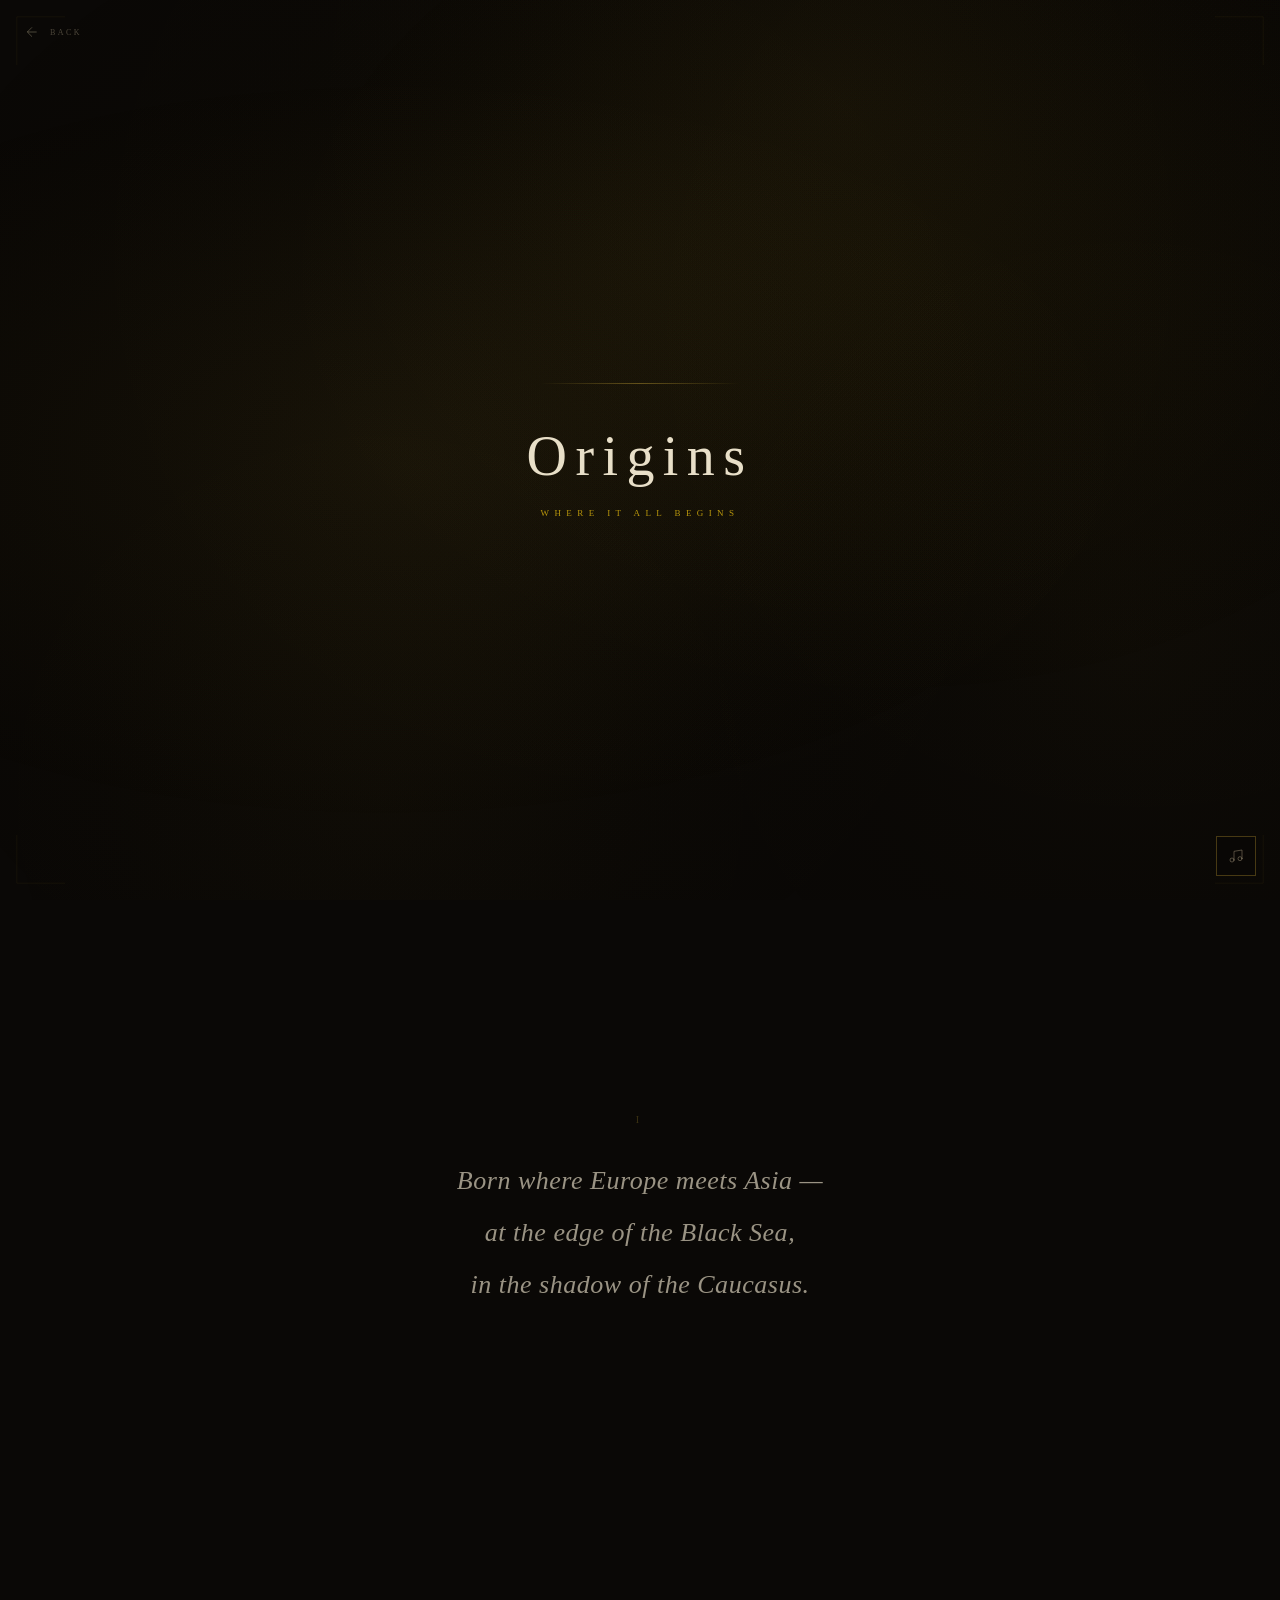
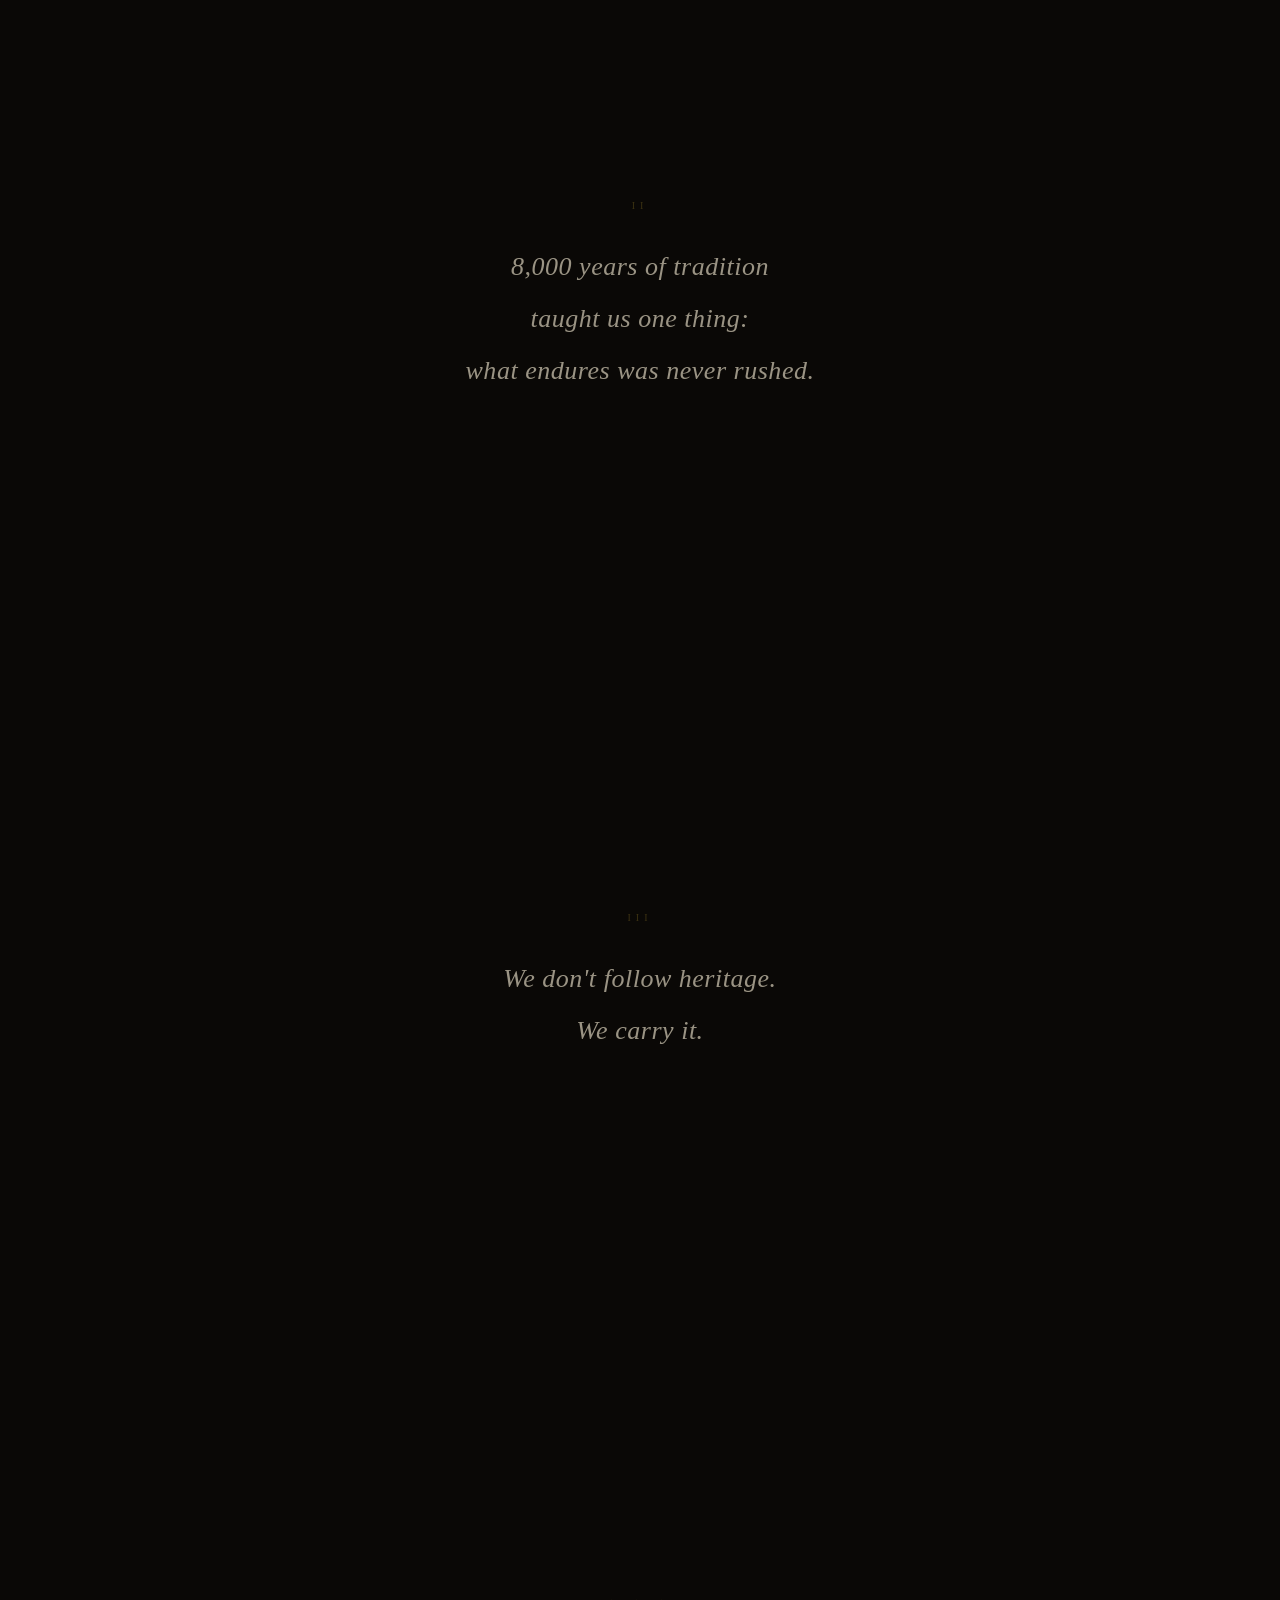
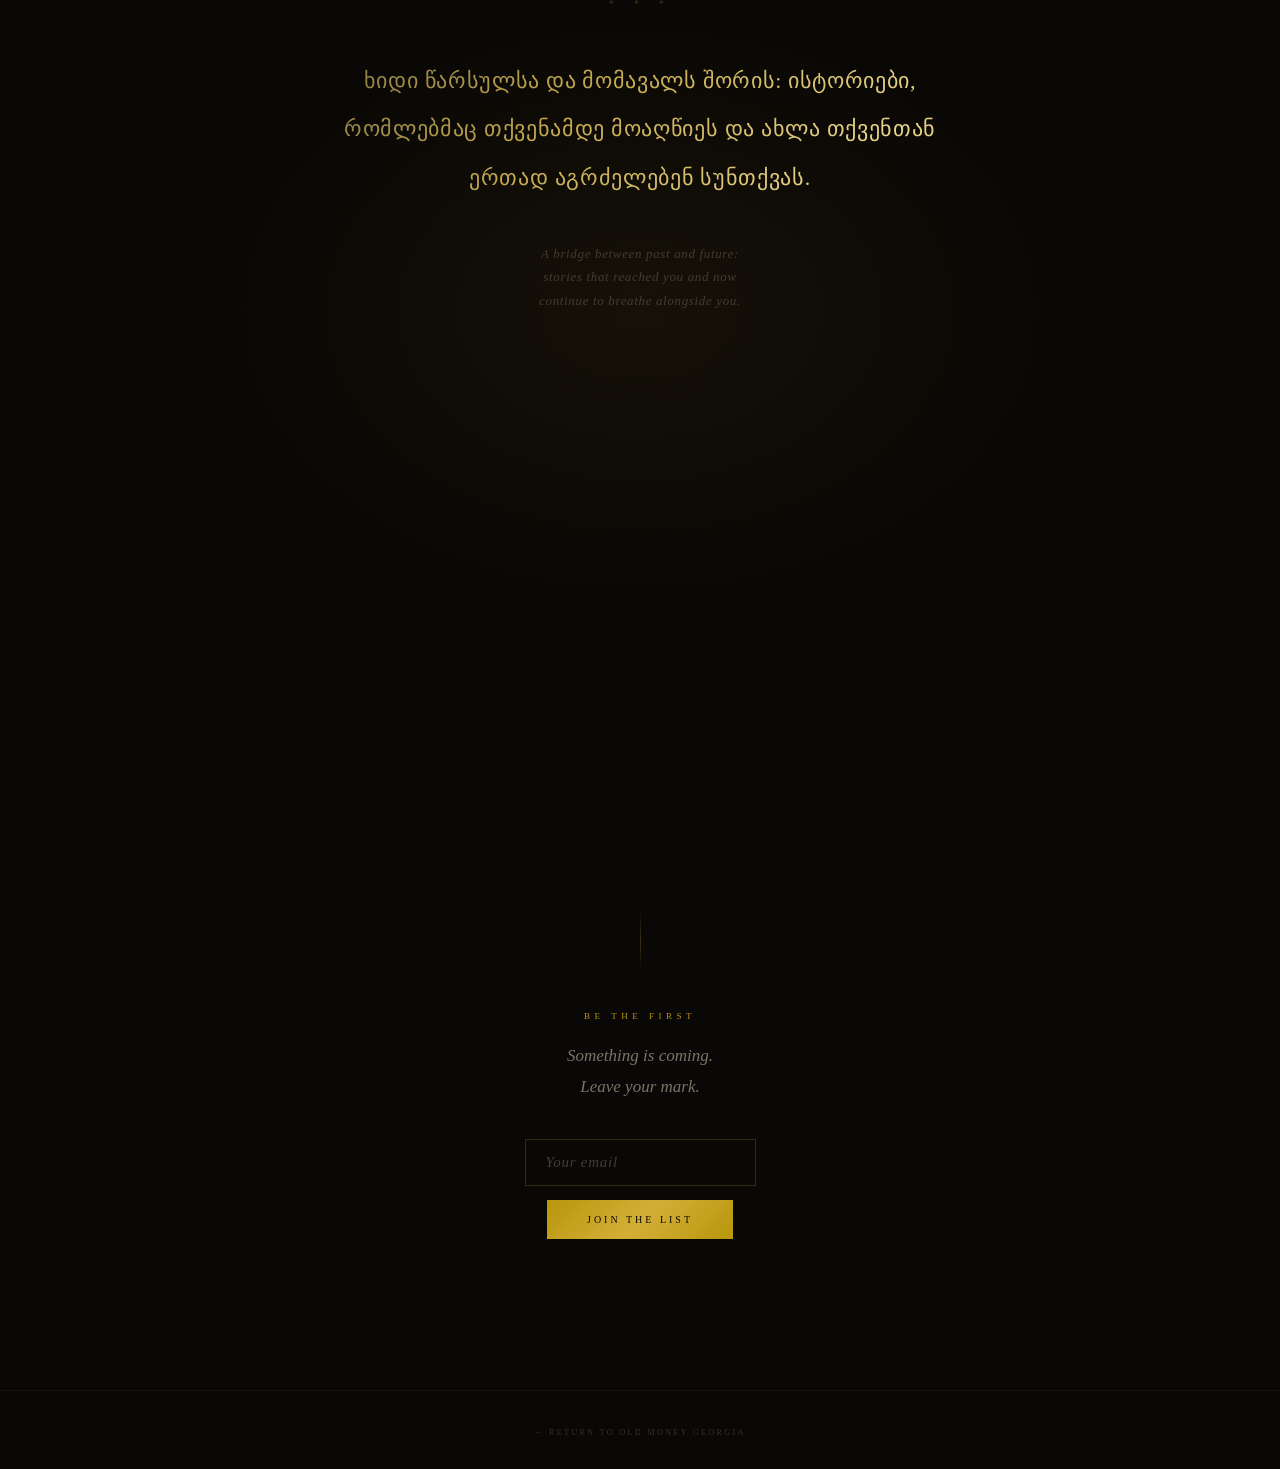
==== about.html @ c44d6fa4 "Update about.html" ====
<!DOCTYPE html>

<html lang="ka">
<head>
<meta charset="UTF-8">
<meta name="viewport" content="width=device-width, initial-scale=1.0">
<title>Old Money Georgia — Origins</title>
<meta name="description" content="The origins of Old Money Georgia. Born where Europe meets Asia. Rooted in 8,000 years of tradition.">
<link rel="icon" type="image/png" href="favicon.png">
<link rel="apple-touch-icon" href="favicon.png">
<link href="https://fonts.googleapis.com/css2?family=Cinzel:wght@400;600&family=Cormorant+Garamond:ital,wght@0,300;0,400;1,300;1,400&family=Noto+Serif+Georgian:wght@200;300;400&display=swap" rel="stylesheet">
<style>
*, *::before, *::after { margin: 0; padding: 0; box-sizing: border-box; }

html {
scroll-behavior: smooth;
scrollbar-width: thin;
scrollbar-color: rgba(212,175,55,0.15) transparent;
}

body {
background: #0a0806;
font-family: ‘Cormorant Garamond’, serif;
color: #e8dfc8;
overflow-x: hidden;
}

::selection {
background: rgba(212,175,55,0.3);
color: #e8dfc8;
}

.back-btn {
position: fixed;
top: 24px;
left: 24px;
z-index: 100;
display: flex;
align-items: center;
gap: 10px;
text-decoration: none;
color: rgba(154,142,117,0.5);
font-family: ‘Cinzel’, serif;
font-size: 8px;
letter-spacing: 0.3em;
text-transform: uppercase;
transition: color 0.4s ease;
mix-blend-mode: difference;
}

.back-btn:active { color: #d4af37; }

.back-btn svg {
width: 16px;
height: 16px;
stroke: currentColor;
fill: none;
stroke-width: 1.5;
}

.progress-bar {
position: fixed;
top: 0;
left: 0;
height: 1px;
background: linear-gradient(90deg, #8a7a45, #d4af37, #e8d48b);
z-index: 200;
width: 0%;
}

.opening {
min-height: 100vh;
display: flex;
align-items: center;
justify-content: center;
position: relative;
overflow: hidden;
}

.opening-bg {
position: absolute;
inset: 0;
background:
radial-gradient(ellipse at 30% 50%, rgba(212,175,55,0.04) 0%, transparent 60%),
radial-gradient(ellipse at 70% 30%, rgba(184,150,12,0.03) 0%, transparent 50%);
}

.opening-content {
text-align: center;
z-index: 1;
padding: 40px 20px;
}

.opening-line {
width: 0;
height: 1px;
background: linear-gradient(90deg, transparent, #d4af37, transparent);
margin: 0 auto 40px;
opacity: 0;
}

.opening-title {
font-family: ‘Cinzel’, serif;
font-size: clamp(28px, 8vw, 56px);
font-weight: 400;
letter-spacing: 0.15em;
color: #e8dfc8;
opacity: 0;
transform: translateY(20px);
}

.opening-subtitle {
font-family: ‘Cinzel’, serif;
font-size: 9px;
letter-spacing: 0.6em;
color: #b8960c;
text-transform: uppercase;
margin-top: 20px;
opacity: 0;
transform: translateY(10px);
}

.opening.in-view .opening-line {
animation: lineGrow 1.2s ease 0.3s forwards;
}
.opening.in-view .opening-title {
animation: fadeUp 1s ease 0.8s forwards;
}
.opening.in-view .opening-subtitle {
animation: fadeUp 1s ease 1.2s forwards;
}

.story-block {
min-height: 80vh;
display: flex;
align-items: center;
justify-content: center;
padding: 80px 20px;
position: relative;
}

.story-block::before {
content: ‘’;
position: absolute;
left: 50%;
top: 0;
width: 1px;
height: 100%;
background: linear-gradient(180deg, transparent, rgba(212,175,55,0.06), transparent);
}

.story-inner {
max-width: 580px;
text-align: center;
position: relative;
}

.story-num {
font-family: ‘Cinzel’, serif;
font-size: 10px;
letter-spacing: 0.5em;
color: rgba(212,175,55,0.25);
margin-bottom: 30px;
opacity: 0;
transform: translateY(15px);
}

.story-en {
font-size: clamp(18px, 3.5vw, 26px);
font-weight: 300;
font-style: italic;
line-height: 2;
color: rgba(232,223,200,0.65);
letter-spacing: 0.02em;
opacity: 0;
transform: translateY(20px);
}

.story-block.in-view .story-num {
animation: fadeUp 0.8s ease 0.2s forwards;
}
.story-block.in-view .story-en {
animation: fadeUp 0.9s ease 0.5s forwards;
}

.georgian-section {
min-height: 100vh;
display: flex;
align-items: center;
justify-content: center;
position: relative;
overflow: hidden;
padding: 60px 20px;
}

.georgian-bg {
position: absolute;
inset: 0;
background: radial-gradient(ellipse at 50% 50%, rgba(212,175,55,0.06) 0%, transparent 50%);
opacity: 0;
transition: opacity 1.5s ease;
}

.georgian-section.in-view .georgian-bg {
opacity: 1;
}

.georgian-inner {
max-width: 620px;
text-align: center;
position: relative;
}

.georgian-ornament {
font-family: ‘Cinzel’, serif;
font-size: 8px;
letter-spacing: 1em;
color: rgba(212,175,55,0.2);
margin-bottom: 50px;
opacity: 0;
}

.georgian-text {
font-family: ‘Noto Serif Georgian’, serif;
font-size: clamp(16px, 3.5vw, 22px);
font-weight: 300;
line-height: 2.2;
letter-spacing: 0.03em;
text-align: center;
padding: 0 10px;
background: linear-gradient(135deg, #8a7a45 0%, #c4a94d 20%, #e8d48b 42%, #d4af37 58%, #c4a94d 75%, #8a7a45 100%);
background-size: 200% 200%;
-webkit-background-clip: text;
-webkit-text-fill-color: transparent;
background-clip: text;
opacity: 0;
transform: translateY(15px);
}

.georgian-section.in-view .georgian-text {
animation: fadeUp 1.2s ease 0.4s forwards, goldShimmer 6s ease-in-out 1.6s infinite;
}

.georgian-section.in-view .georgian-ornament {
animation: fadeUp 0.8s ease 0.1s forwards;
}

.georgian-translation {
font-size: 13px;
font-style: italic;
font-weight: 300;
color: rgba(154,142,117,0.35);
margin-top: 40px;
letter-spacing: 0.05em;
line-height: 1.8;
opacity: 0;
}

.georgian-section.in-view .georgian-translation {
animation: fadeUp 0.8s ease 1s forwards;
}

@keyframes goldShimmer {
0% { background-position: 0% 50%; }
50% { background-position: 100% 50%; }
100% { background-position: 0% 50%; }
}

.signup {
min-height: 70vh;
display: flex;
align-items: center;
justify-content: center;
padding: 100px 20px;
position: relative;
}

.signup-inner {
max-width: 440px;
text-align: center;
}

.signup-rule {
width: 1px;
height: 60px;
background: linear-gradient(180deg, transparent, rgba(212,175,55,0.25), transparent);
margin: 0 auto 40px;
opacity: 0;
}

.signup-label {
font-family: ‘Cinzel’, serif;
font-size: 9px;
letter-spacing: 0.5em;
color: #b8960c;
text-transform: uppercase;
margin-bottom: 20px;
opacity: 0;
}

.signup-text {
font-size: 17px;
font-style: italic;
font-weight: 300;
color: rgba(232,223,200,0.5);
line-height: 1.8;
margin-bottom: 36px;
opacity: 0;
}

.signup-form {
display: flex;
flex-direction: column;
gap: 14px;
align-items: center;
opacity: 0;
}

.signup-input {
width: 100%;
max-width: 320px;
padding: 14px 20px;
font-family: ‘Cormorant Garamond’, serif;
font-size: 15px;
color: #e8dfc8;
background: transparent;
border: 1px solid rgba(212,175,55,0.2);
letter-spacing: 0.05em;
outline: none;
transition: border-color 0.4s ease, box-shadow 0.4s ease;
}

.signup-input::placeholder {
color: rgba(154,142,117,0.4);
font-style: italic;
}

.signup-input:focus {
border-color: rgba(212,175,55,0.5);
box-shadow: 0 0 20px rgba(212,175,55,0.05);
}

.signup-btn {
font-family: ‘Cinzel’, serif;
font-size: 10px;
letter-spacing: 0.3em;
text-transform: uppercase;
color: #0a0806;
background: linear-gradient(135deg, #b8960c, #d4af37, #b8960c);
border: none;
padding: 14px 40px;
cursor: pointer;
position: relative;
overflow: hidden;
transition: transform 0.3s ease;
}

.signup-btn:active {
transform: scale(0.97);
}

.signup-btn::after {
content: ‘’;
position: absolute;
top: 0; left: -100%;
width: 60%; height: 100%;
background: linear-gradient(90deg, transparent, rgba(255,255,255,0.3), transparent);
animation: shimmer 3s ease-in-out infinite;
}

.signup.in-view .signup-rule { animation: fadeUp 0.8s ease 0.2s forwards; }
.signup.in-view .signup-label { animation: fadeUp 0.8s ease 0.4s forwards; }
.signup.in-view .signup-text { animation: fadeUp 0.8s ease 0.6s forwards; }
.signup.in-view .signup-form { animation: fadeUp 0.8s ease 0.8s forwards; }

.about-footer {
border-top: 1px solid rgba(184,150,12,0.08);
padding: 30px 20px;
text-align: center;
}

.about-footer a {
font-family: ‘Cinzel’, serif;
font-size: 8px;
letter-spacing: 0.3em;
color: rgba(154,142,117,0.3);
text-decoration: none;
text-transform: uppercase;
transition: color 0.3s ease;
}

.about-footer a:active {
color: #d4af37;
}

.particles {
position: fixed;
inset: 0;
pointer-events: none;
z-index: 0;
overflow: hidden;
}

.particle {
position: absolute;
width: 2px;
height: 2px;
background: #d4af37;
border-radius: 50%;
opacity: 0;
animation: particleFloat linear infinite;
}

@keyframes particleFloat {
0% { opacity: 0; transform: translateY(100vh) scale(0); }
10% { opacity: 0.3; }
90% { opacity: 0.05; }
100% { opacity: 0; transform: translateY(-10vh) scale(1); }
}

@keyframes fadeUp {
0% { opacity: 0; transform: translateY(15px); }
100% { opacity: 1; transform: translateY(0); }
}

@keyframes lineGrow {
0% { width: 0; opacity: 0; }
100% { width: min(60vw, 200px); opacity: 0.4; }
}

@keyframes shimmer {
0% { left: -100%; }
50% { left: 100%; }
100% { left: 100%; }
}

.corner {
position: fixed;
width: 50px;
height: 50px;
opacity: 0.15;
z-index: 100;
pointer-events: none;
}
.corner svg { width: 100%; height: 100%; }
.tl { top: 16px; left: 16px; }
.tr { top: 16px; right: 16px; transform: scaleX(-1); }
.bl { bottom: 16px; left: 16px; transform: scaleY(-1); }
.br { bottom: 16px; right: 16px; transform: scale(-1); }
</style>

</head>
<body>
<canvas id="meshCanvas" style="position:fixed;top:0;left:0;width:100%;height:100%;pointer-events:none;z-index:1;"></canvas>

<div class="progress-bar" id="progress"></div>
<div class="particles" id="particles"></div>

<div class="corner tl"><svg viewBox="0 0 60 60" fill="none"><path d="M1 59V1H59" stroke="#d4af37" stroke-width="0.5"/></svg></div>
<div class="corner tr"><svg viewBox="0 0 60 60" fill="none"><path d="M1 59V1H59" stroke="#d4af37" stroke-width="0.5"/></svg></div>
<div class="corner bl"><svg viewBox="0 0 60 60" fill="none"><path d="M1 59V1H59" stroke="#d4af37" stroke-width="0.5"/></svg></div>
<div class="corner br"><svg viewBox="0 0 60 60" fill="none"><path d="M1 59V1H59" stroke="#d4af37" stroke-width="0.5"/></svg></div>

<a href="https://oldmoney.ge/" class="back-btn">
  <svg viewBox="0 0 24 24"><path d="M19 12H5M12 19l-7-7 7-7"/></svg>
  Back
</a>

<section class="opening" id="opening">
  <div class="opening-bg"></div>
  <div class="opening-content">
    <div class="opening-line"></div>
    <h1 class="opening-title">Origins</h1>
    <p class="opening-subtitle">Where it all begins</p>
  </div>
</section>

<section class="story-block" id="story1">
  <div class="story-inner">
    <p class="story-num">I</p>
    <p class="story-en">
      Born where Europe meets Asia &#8212;<br>
      at the edge of the Black Sea,<br>
      in the shadow of the Caucasus.
    </p>
  </div>
</section>

<section class="story-block" id="story2">
  <div class="story-inner">
    <p class="story-num">II</p>
    <p class="story-en">
      8,000 years of tradition<br>
      taught us one thing:<br>
      what endures was never rushed.
    </p>
  </div>
</section>

<section class="story-block" id="story3">
  <div class="story-inner">
    <p class="story-num">III</p>
    <p class="story-en">
      We don&#39;t follow heritage.<br>
      We carry it.
    </p>
  </div>
</section>

<section class="georgian-section" id="georgian">
  <div class="georgian-bg"></div>
  <div class="georgian-inner">
    <p class="georgian-ornament">&#10022; &#10022; &#10022;</p>
    <p class="georgian-text">
      &#x10EE;&#x10D8;&#x10D3;&#x10D8; &#x10EC;&#x10D0;&#x10E0;&#x10E1;&#x10E3;&#x10DA;&#x10E1;&#x10D0; &#x10D3;&#x10D0; &#x10DB;&#x10DD;&#x10DB;&#x10D0;&#x10D5;&#x10D0;&#x10DA;&#x10E1; &#x10E8;&#x10DD;&#x10E0;&#x10D8;&#x10E1;: &#x10D8;&#x10E1;&#x10E2;&#x10DD;&#x10E0;&#x10D8;&#x10D4;&#x10D1;&#x10D8;, &#x10E0;&#x10DD;&#x10DB;&#x10DA;&#x10D4;&#x10D1;&#x10DB;&#x10D0;&#x10EA; &#x10D7;&#x10E5;&#x10D5;&#x10D4;&#x10DC;&#x10D0;&#x10DB;&#x10D3;&#x10D4; &#x10DB;&#x10DD;&#x10D0;&#x10E6;&#x10EC;&#x10D8;&#x10D4;&#x10E1; &#x10D3;&#x10D0; &#x10D0;&#x10EE;&#x10DA;&#x10D0; &#x10D7;&#x10E5;&#x10D5;&#x10D4;&#x10DC;&#x10D7;&#x10D0;&#x10DC; &#x10D4;&#x10E0;&#x10D7;&#x10D0;&#x10D3; &#x10D0;&#x10D2;&#x10E0;&#x10EB;&#x10D4;&#x10DA;&#x10D4;&#x10D1;&#x10D4;&#x10DC; &#x10E1;&#x10E3;&#x10DC;&#x10D7;&#x10E5;&#x10D5;&#x10D0;&#x10E1;.
    </p>
    <p class="georgian-translation">
      A bridge between past and future:<br>
      stories that reached you and now<br>
      continue to breathe alongside you.
    </p>
  </div>
</section>

<section class="signup" id="signup">
  <div class="signup-inner">
    <div class="signup-rule"></div>
    <p class="signup-label">Be The First</p>
    <p class="signup-text">Something is coming.<br>Leave your mark.</p>
    <form class="signup-form" action="https://formsubmit.co/62b40e1d1ae22d08b8bf37d72c65cea5" method="POST">
      <input type="hidden" name="_subject" value="New Signup - About Page">
      <input type="hidden" name="_captcha" value="false">
      <input type="hidden" name="_next" value="https://oldmoney.ge/about.html">
      <input type="email" name="email" placeholder="Your email" required class="signup-input">
      <button type="submit" class="signup-btn">Join The List</button>
    </form>
  </div>
</section>

<div class="about-footer">
  <a href="https://oldmoney.ge/">&#8592; Return to Old Money Georgia</a>
</div>

<script>
(function() {
  var c = document.getElementById('particles');
  for (var i = 0; i < 18; i++) {
    var p = document.createElement('div');
    p.className = 'particle';
    p.style.left = Math.random() * 100 + '%';
    var s = (1 + Math.random() * 2) + 'px';
    p.style.width = s;
    p.style.height = s;
    p.style.animationDuration = (12 + Math.random() * 20) + 's';
    p.style.animationDelay = (Math.random() * 15) + 's';
    c.appendChild(p);
  }
})();

window.addEventListener('scroll', function() {
  var h = document.documentElement.scrollHeight - window.innerHeight;
  var pct = h > 0 ? (window.pageYOffset / h) * 100 : 0;
  document.getElementById('progress').style.width = pct + '%';
});

(function() {
  var sections = document.querySelectorAll('.opening, .story-block, .georgian-section, .signup');
  var observer = new IntersectionObserver(function(entries) {
    entries.forEach(function(entry) {
      if (entry.isIntersecting) {
        entry.target.classList.add('in-view');
      }
    });
  }, { threshold: 0.25 });
  sections.forEach(function(s) { observer.observe(s); });
})();
</script>
<script>
document.addEventListener('touchstart', function(e) {
  var ring = document.createElement('div');
  ring.style.cssText = 'position:fixed;pointer-events:none;width:0;height:0;border:1px solid rgba(212,175,55,0.6);border-radius:50%;transform:translate(-50%,-50%);z-index:9998;';
  ring.style.left = e.touches[0].clientX + 'px';
  ring.style.top = e.touches[0].clientY + 'px';
  ring.style.animation = 'ringPop 0.8s ease-out forwards';
  document.body.appendChild(ring);
  setTimeout(function() { ring.remove(); }, 800);
});
</script>
<style>
@keyframes ringPop {
  0% { width: 0; height: 0; opacity: 0.8; }
  100% { width: 80px; height: 80px; opacity: 0; }
}
</style>
<script>
(function() {
  var canvas = document.getElementById('meshCanvas');
  var ctx = canvas.getContext('2d');
  var dpr = Math.min(window.devicePixelRatio || 1, 2);
  var w, h;
  function resize() {
    w = canvas.offsetWidth;
    h = canvas.offsetHeight;
    canvas.width = w * dpr;
    canvas.height = h * dpr;
    ctx.setTransform(dpr, 0, 0, dpr, 0, 0);
  }
  var blobs = [];
  for (var i = 0; i < 6; i++) {
    blobs.push({
      x: 0.1 + Math.random() * 0.8,
      y: 0.1 + Math.random() * 0.8,
      vx: (Math.random() - 0.5) * 0.0004,
      vy: (Math.random() - 0.5) * 0.0004,
      radius: 0.3 + Math.random() * 0.25,
      opacity: 0.03 + Math.random() * 0.03,
      phase: Math.random() * Math.PI * 2,
      pulseSpeed: 0.002 + Math.random() * 0.003
    });
  }
  function draw() {
    ctx.clearRect(0, 0, w, h);
    for (var i = 0; i < blobs.length; i++) {
      var b = blobs[i];
      b.phase += b.pulseSpeed;
      b.x += b.vx + Math.sin(b.phase * 0.7) * 0.00015;
      b.y += b.vy + Math.cos(b.phase * 0.5) * 0.00015;
      if (b.x < -0.15 || b.x > 1.15) b.vx *= -1;
      if (b.y < -0.15 || b.y > 1.15) b.vy *= -1;
      var cx = b.x * w;
      var cy = b.y * h;
      var r = b.radius * Math.max(w, h);
      var pulse = 0.65 + 0.35 * Math.sin(b.phase);
      var op = b.opacity * pulse;
      var grad = ctx.createRadialGradient(cx, cy, 0, cx, cy, r);
      grad.addColorStop(0, 'rgba(212,175,55,' + op + ')');
      grad.addColorStop(0.35, 'rgba(200,165,40,' + (op * 0.55) + ')');
      grad.addColorStop(0.65, 'rgba(184,150,12,' + (op * 0.2) + ')');
      grad.addColorStop(1, 'rgba(184,150,12,0)');
      ctx.fillStyle = grad;
      ctx.fillRect(0, 0, w, h);
    }
    requestAnimationFrame(draw);
  }
  resize();
  draw();
  window.addEventListener('resize', resize);
})();
</script>
<script>
(function() {
  var blocks = document.querySelectorAll('.story-inner, .georgian-inner');
  window.addEventListener('scroll', function() {
    blocks.forEach(function(b) {
      var rect = b.getBoundingClientRect();
      var center = rect.top + rect.height / 2;
      var offset = (window.innerHeight / 2 - center) * 0.05;
      b.style.transform = 'translateY(' + offset + 'px)';
    });
  });
})();
</script>
<script>
(function() {
  var geo = document.querySelector('.georgian-text');
  if (!geo) return;
  geo.addEventListener('click', function() {
    geo.style.transition = 'text-shadow 1s ease';
    geo.style.textShadow = '0 0 30px rgba(212,175,55,0.4)';
    setTimeout(function() {
      geo.style.textShadow = 'none';
    }, 2000);
  });
})();
</script>
<!-- ═══ Background Music ═══ -->
<audio id="bgMusic" loop preload="auto">
  <source src="music.mp3" type="audio/mpeg">
</audio>

<div id="musicBtn" style="
  position: fixed;
  bottom: 24px;
  right: 24px;
  width: 40px;
  height: 40px;
  border: 1px solid rgba(212,175,55,0.3);
  background: rgba(10,8,6,0.85);
  backdrop-filter: blur(10px);
  display: flex;
  align-items: center;
  justify-content: center;
  cursor: pointer;
  z-index: 9999;
  transition: border-color 0.4s, box-shadow 0.4s;
">
  <svg id="musicIcon" width="16" height="16" viewBox="0 0 24 24" fill="none" stroke="rgba(154,142,117,0.5)" stroke-width="1.5" stroke-linecap="round" stroke-linejoin="round">
    <path d="M9 18V5l12-2v13"/>
    <circle cx="6" cy="18" r="3"/>
    <circle cx="18" cy="16" r="3"/>
  </svg>
</div>

<style>
#musicBtn:active {
  border-color: rgba(212,175,55,0.6);
  box-shadow: 0 0 20px rgba(212,175,55,0.2);
}
#musicBtn.playing {
  border-color: rgba(212,175,55,0.5);
}
#musicBtn.playing::after {
  content: '';
  position: absolute;
  inset: -4px;
  border: 1px solid rgba(212,175,55,0.15);
  animation: musicPulse 2s ease-in-out infinite;
}
@keyframes musicPulse {
  0%, 100% { opacity: 0.3; transform: scale(1); }
  50% { opacity: 0; transform: scale(1.3); }
}
</style>

<script>
(function() {
  var audio = document.getElementById('bgMusic');
  var btn = document.getElementById('musicBtn');
  var icon = document.getElementById('musicIcon');
  var playing = false;
  var maxVol = 0.15;
  var fadeDuration = 4000;
  var stepTime = 50;
  var stepSize = maxVol / (fadeDuration / stepTime);
  var currentFade = null;

  audio.volume = 0;

  // Восстановить позицию из другой страницы
  var savedTime = parseFloat(sessionStorage.getItem('omMusicTime') || '0');
  if (savedTime > 0) {
    audio.currentTime = savedTime;
  }

  // Сохранять позицию каждую секунду
  setInterval(function() {
    if (playing) {
      sessionStorage.setItem('omMusicTime', audio.currentTime);
    }
  }, 1000);

  function fadeIn() {
    if (currentFade) clearInterval(currentFade);
    var vol = audio.volume;
    currentFade = setInterval(function() {
      vol += stepSize;
      if (vol >= maxVol) {
        vol = maxVol;
        clearInterval(currentFade);
        currentFade = null;
      }
      audio.volume = vol;
    }, stepTime);
  }

  function fadeOut(cb) {
    if (currentFade) clearInterval(currentFade);
    var vol = audio.volume;
    var outStep = vol / (1500 / stepTime);
    currentFade = setInterval(function() {
      vol -= outStep;
      if (vol <= 0) {
        vol = 0;
        audio.volume = 0;
        clearInterval(currentFade);
        currentFade = null;
        if (cb) cb();
        return;
      }
      audio.volume = vol;
    }, stepTime);
  }

  function startPlaying() {
    audio.play().then(function() {
      fadeIn();
      playing = true;
      btn.classList.add('playing');
      icon.style.stroke = '#d4af37';
      localStorage.setItem('omMusic', 'on');
    }).catch(function() {});
  }

  function stopPlaying() {
    fadeOut(function() { audio.pause(); });
    playing = false;
    btn.classList.remove('playing');
    icon.style.stroke = 'rgba(154,142,117,0.5)';
    localStorage.setItem('omMusic', 'off');
  }

  // Кнопка toggle
  btn.addEventListener('click', function() {
    if (!playing) {
      startPlaying();
    } else {
      stopPlaying();
    }
  });

  // Автостарт после splash (3 сек) при первом визите,
  // или сразу если уже был включён на другой странице
  var musicPref = localStorage.getItem('omMusic');

  if (musicPref === 'off') {
    // Пользователь выключил — не трогаем
  } else {
    // Первый визит (null) или был включён ('on')
    // Ждём любой тап/клик (Safari требует user gesture)
    document.addEventListener('touchstart', function autoStart() {
      startPlaying();
      document.removeEventListener('touchstart', autoStart);
      document.removeEventListener('click', autoStart);
    }, { once: true });
    document.addEventListener('click', function autoStart() {
      startPlaying();
      document.removeEventListener('touchstart', autoStart);
      document.removeEventListener('click', autoStart);
    }, { once: true });
  }
})();
</script>


</body>
</html>
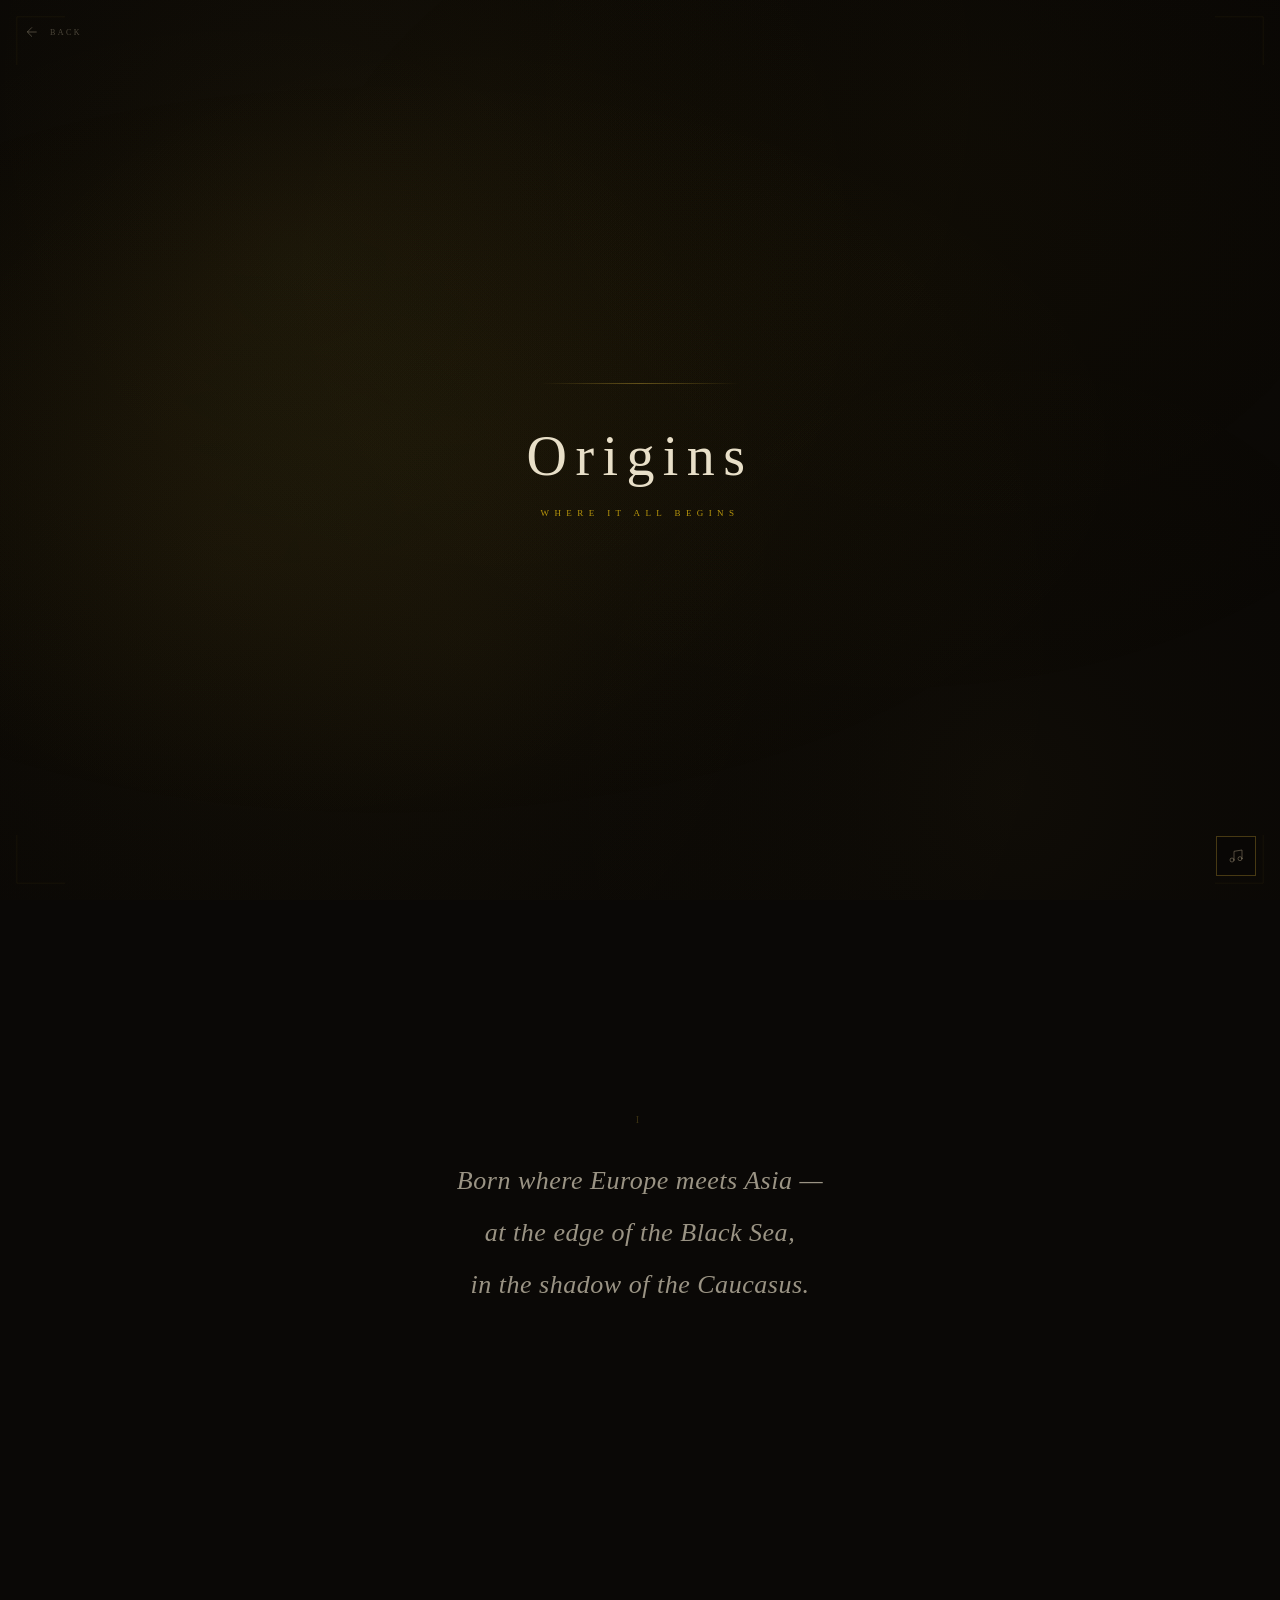
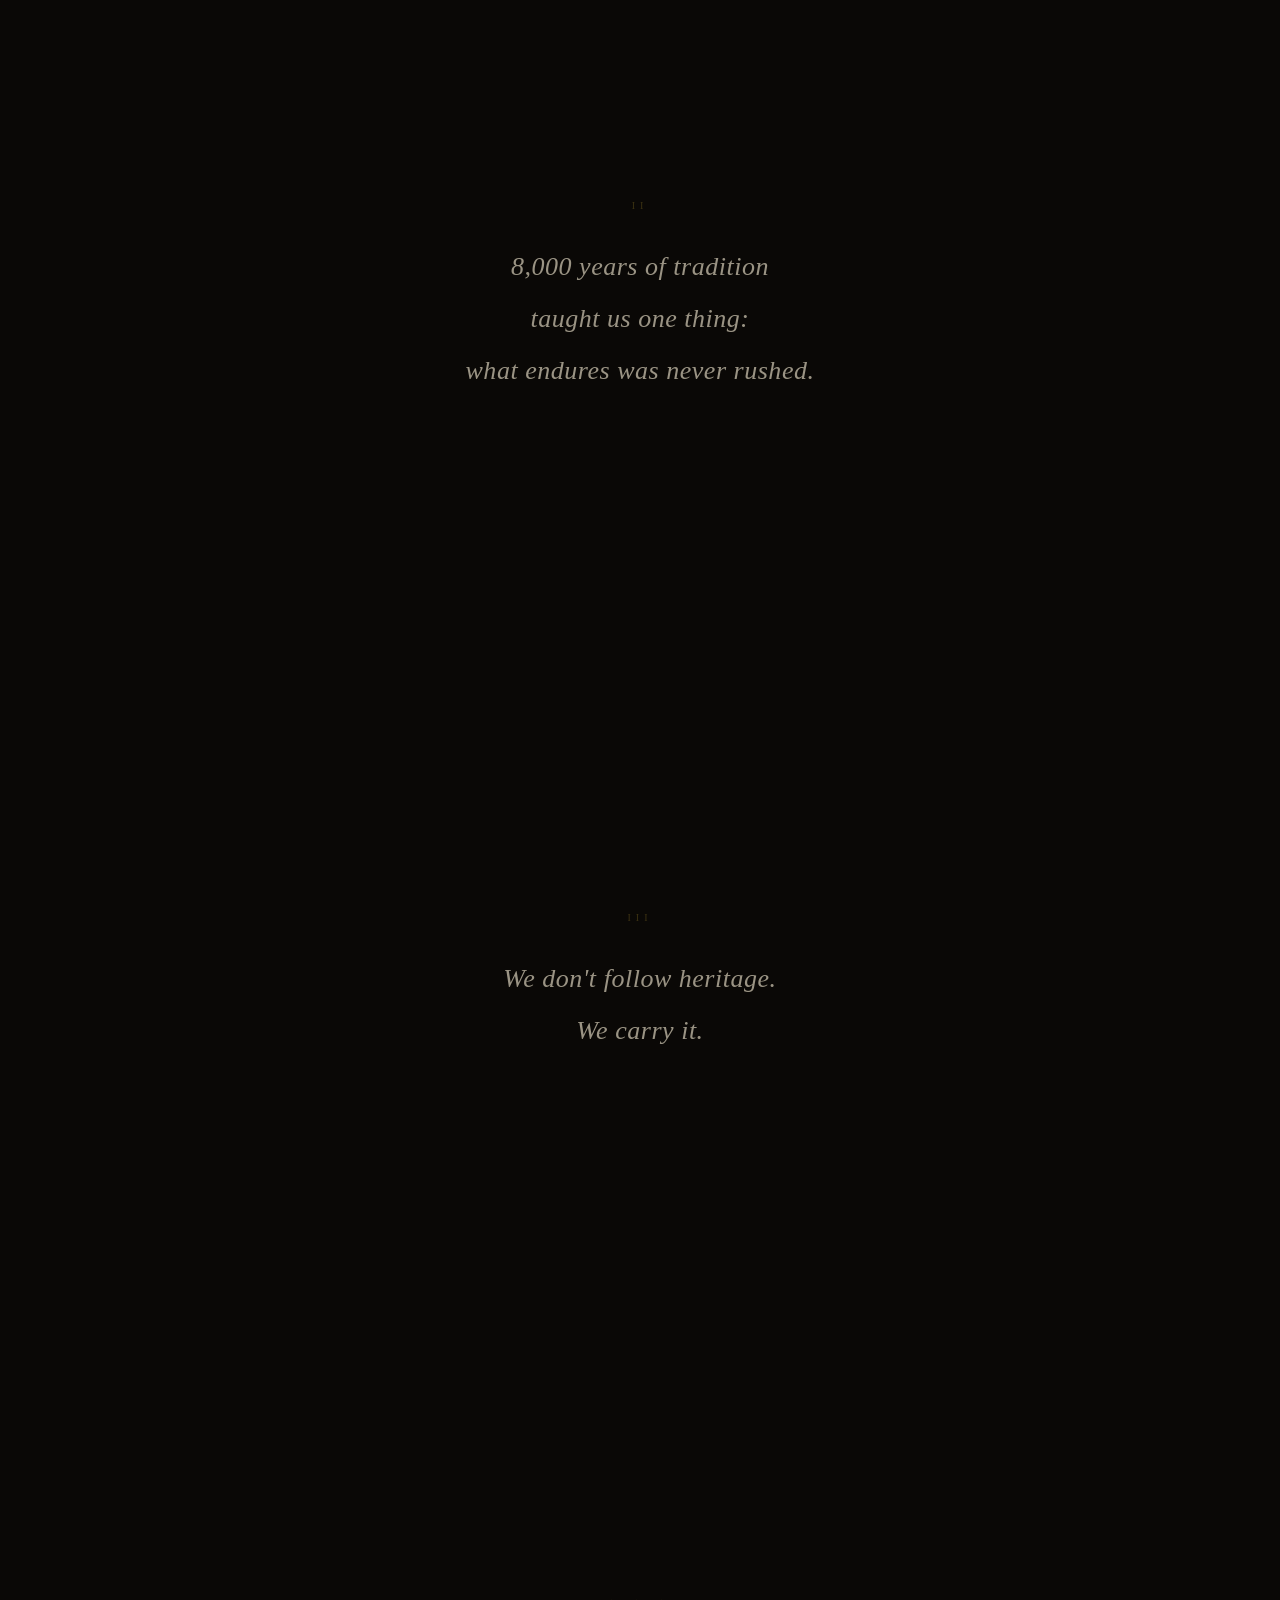
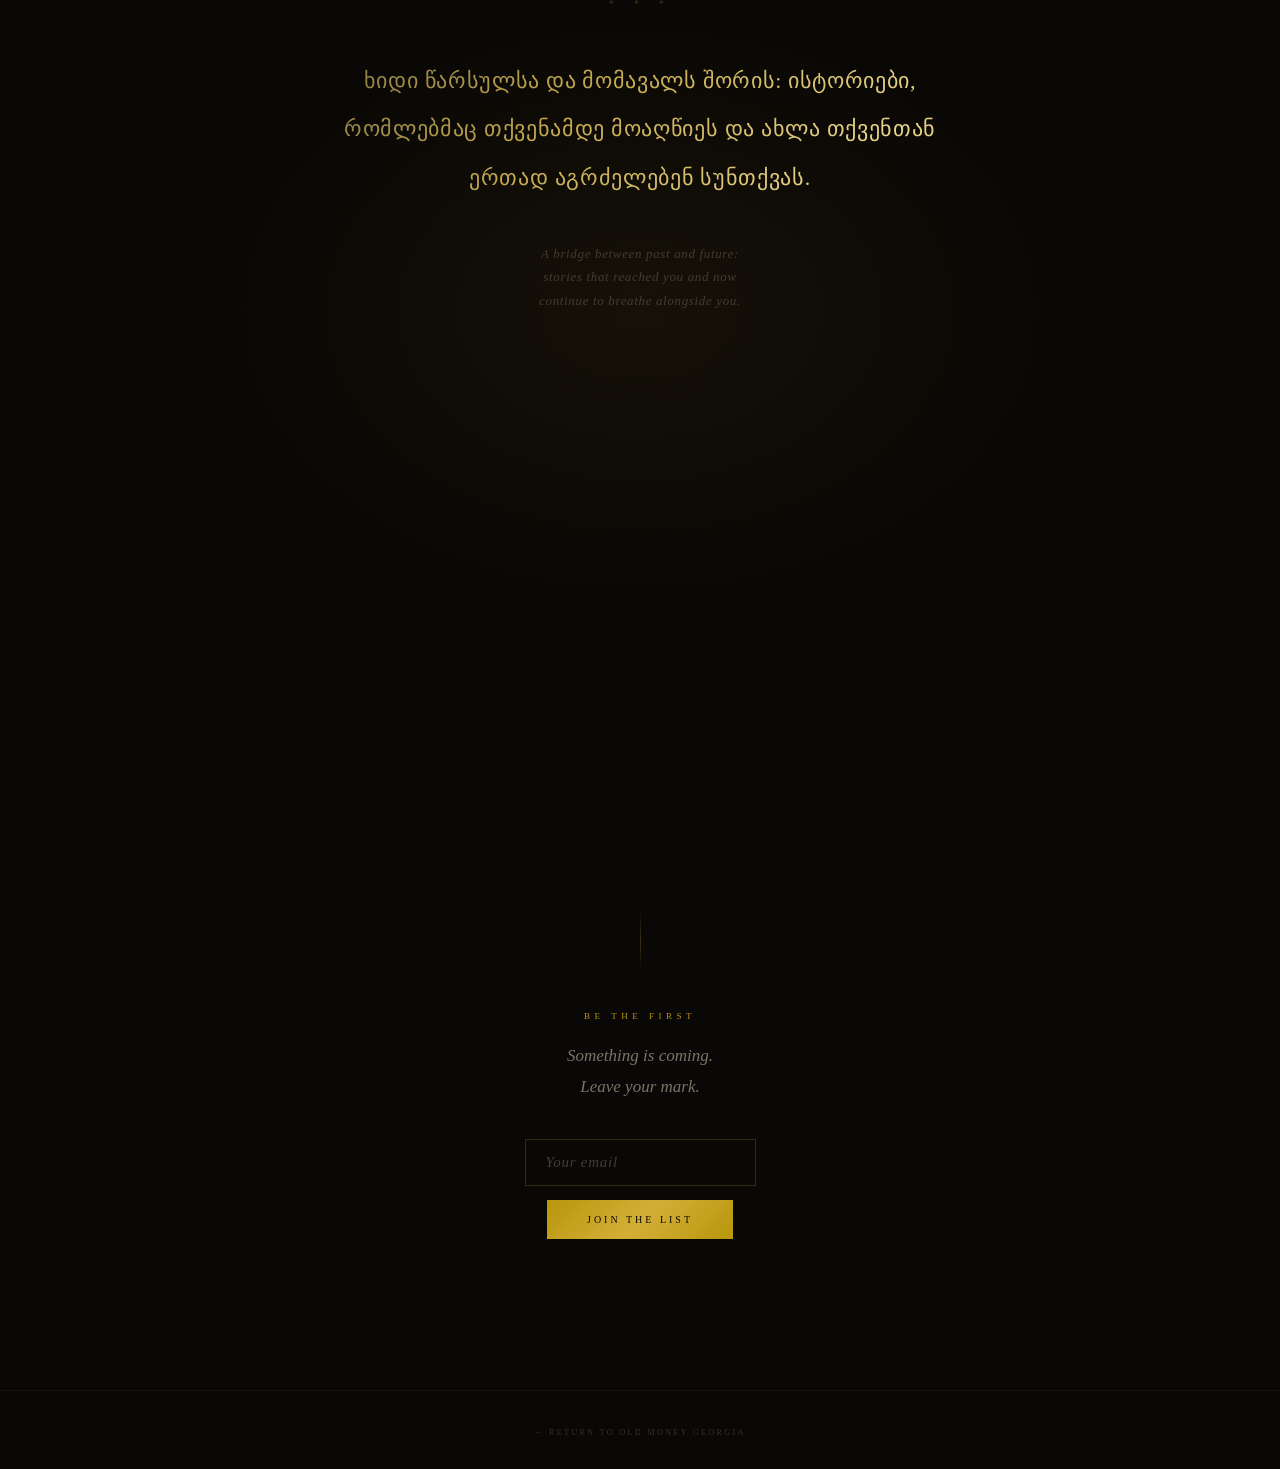
==== commit 102d5087: "Update about.html" ====
--- a/about.html
+++ b/about.html
@@ -830,6 +830,86 @@
   }
 })();
 </script>
+<!-- ═══ Page Transitions ═══ -->
+<div id="pageFade" style="
+  position: fixed;
+  inset: 0;
+  background: #0a0806;
+  z-index: 99999;
+  pointer-events: none;
+  opacity: 0;
+  transition: opacity 0.6s ease;
+"></div>
+
+<script>
+(function() {
+  // Fade in при загрузке
+  var fade = document.getElementById('pageFade');
+  fade.style.opacity = '1';
+  window.addEventListener('load', function() {
+    setTimeout(function() {
+      fade.style.opacity = '0';
+    }, 100);
+  });
+
+  // Fade out при клике на ссылку
+  document.addEventListener('click', function(e) {
+    var link = e.target.closest('a');
+    if (!link) return;
+    var href = link.getAttribute('href');
+    if (!href) return;
+    // Только локальные ссылки (не instagram, не mailto)
+    if (href.startsWith('http') || href.startsWith('mailto') || href.startsWith('#') || link.getAttribute('target') === '_blank') return;
+
+    e.preventDefault();
+    fade.style.opacity = '1';
+    setTimeout(function() {
+      window.location.href = href;
+    }, 600);
+  });
+})();
+</script>
+<!-- ═══ Parallax Scroll ═══ -->
+<script>
+(function() {
+  // Добавляем parallax к секциям
+  var items = [
+    { sel: '.philosophy .section-label', speed: 0.08 },
+    { sel: '.philosophy .section-text', speed: 0.05 },
+    { sel: '.pillar-title', speed: 0.06 },
+    { sel: '.ig-title', speed: 0.07 },
+    { sel: '.ig-sub', speed: 0.04 },
+    { sel: '.waitlist .section-label', speed: 0.08 },
+    { sel: '.waitlist-text', speed: 0.05 }
+  ];
+
+  var elements = [];
+  items.forEach(function(item) {
+    var els = document.querySelectorAll(item.sel);
+    els.forEach(function(el) {
+      elements.push({ el: el, speed: item.speed, top: 0 });
+    });
+  });
+
+  function update() {
+    var scrollY = window.pageYOffset;
+    var winH = window.innerHeight;
+    for (var i = 0; i < elements.length; i++) {
+      var obj = elements[i];
+      var rect = obj.el.getBoundingClientRect();
+      // Только если элемент видим
+      if (rect.top < winH && rect.bottom > 0) {
+        var center = rect.top + rect.height / 2;
+        var offset = (center - winH / 2) * obj.speed;
+        obj.el.style.transform = 'translateY(' + offset + 'px)';
+      }
+    }
+    requestAnimationFrame(update);
+  }
+
+  update();
+})();
+</script>
 
 
 </body>
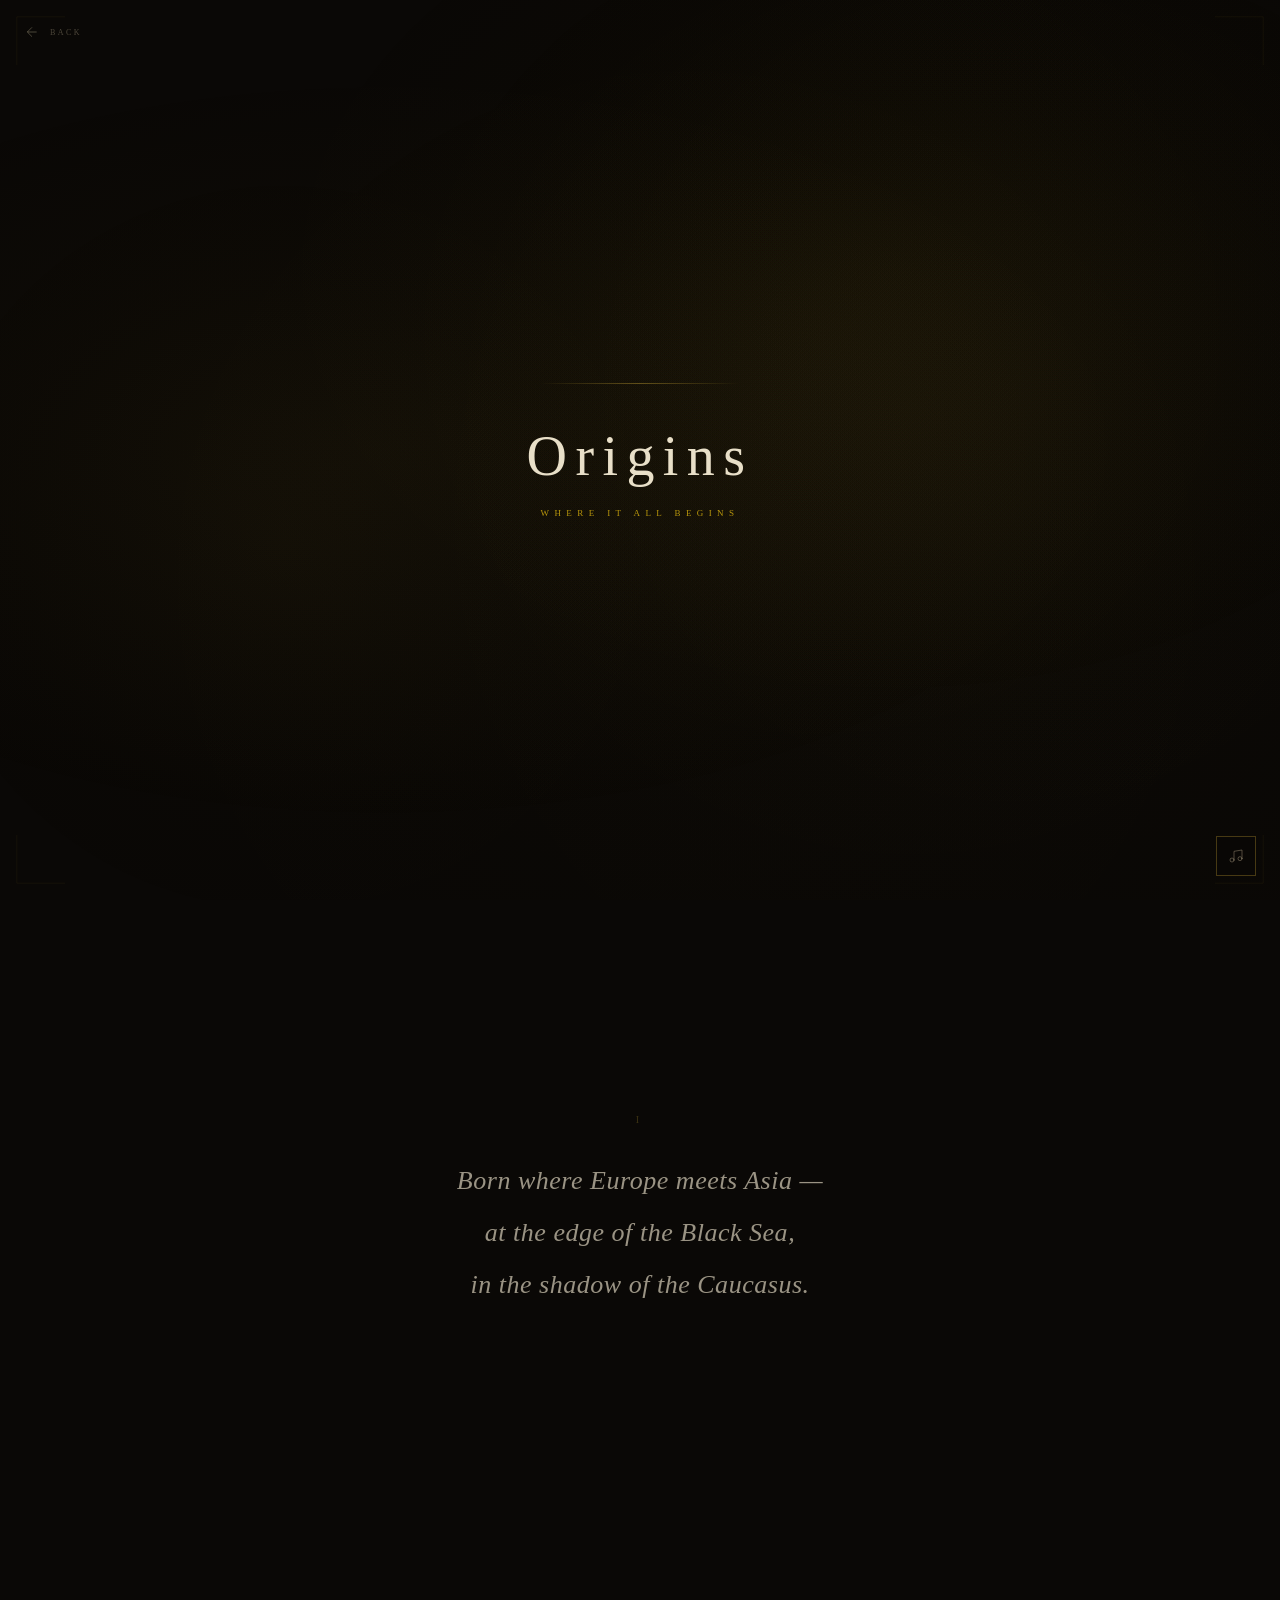
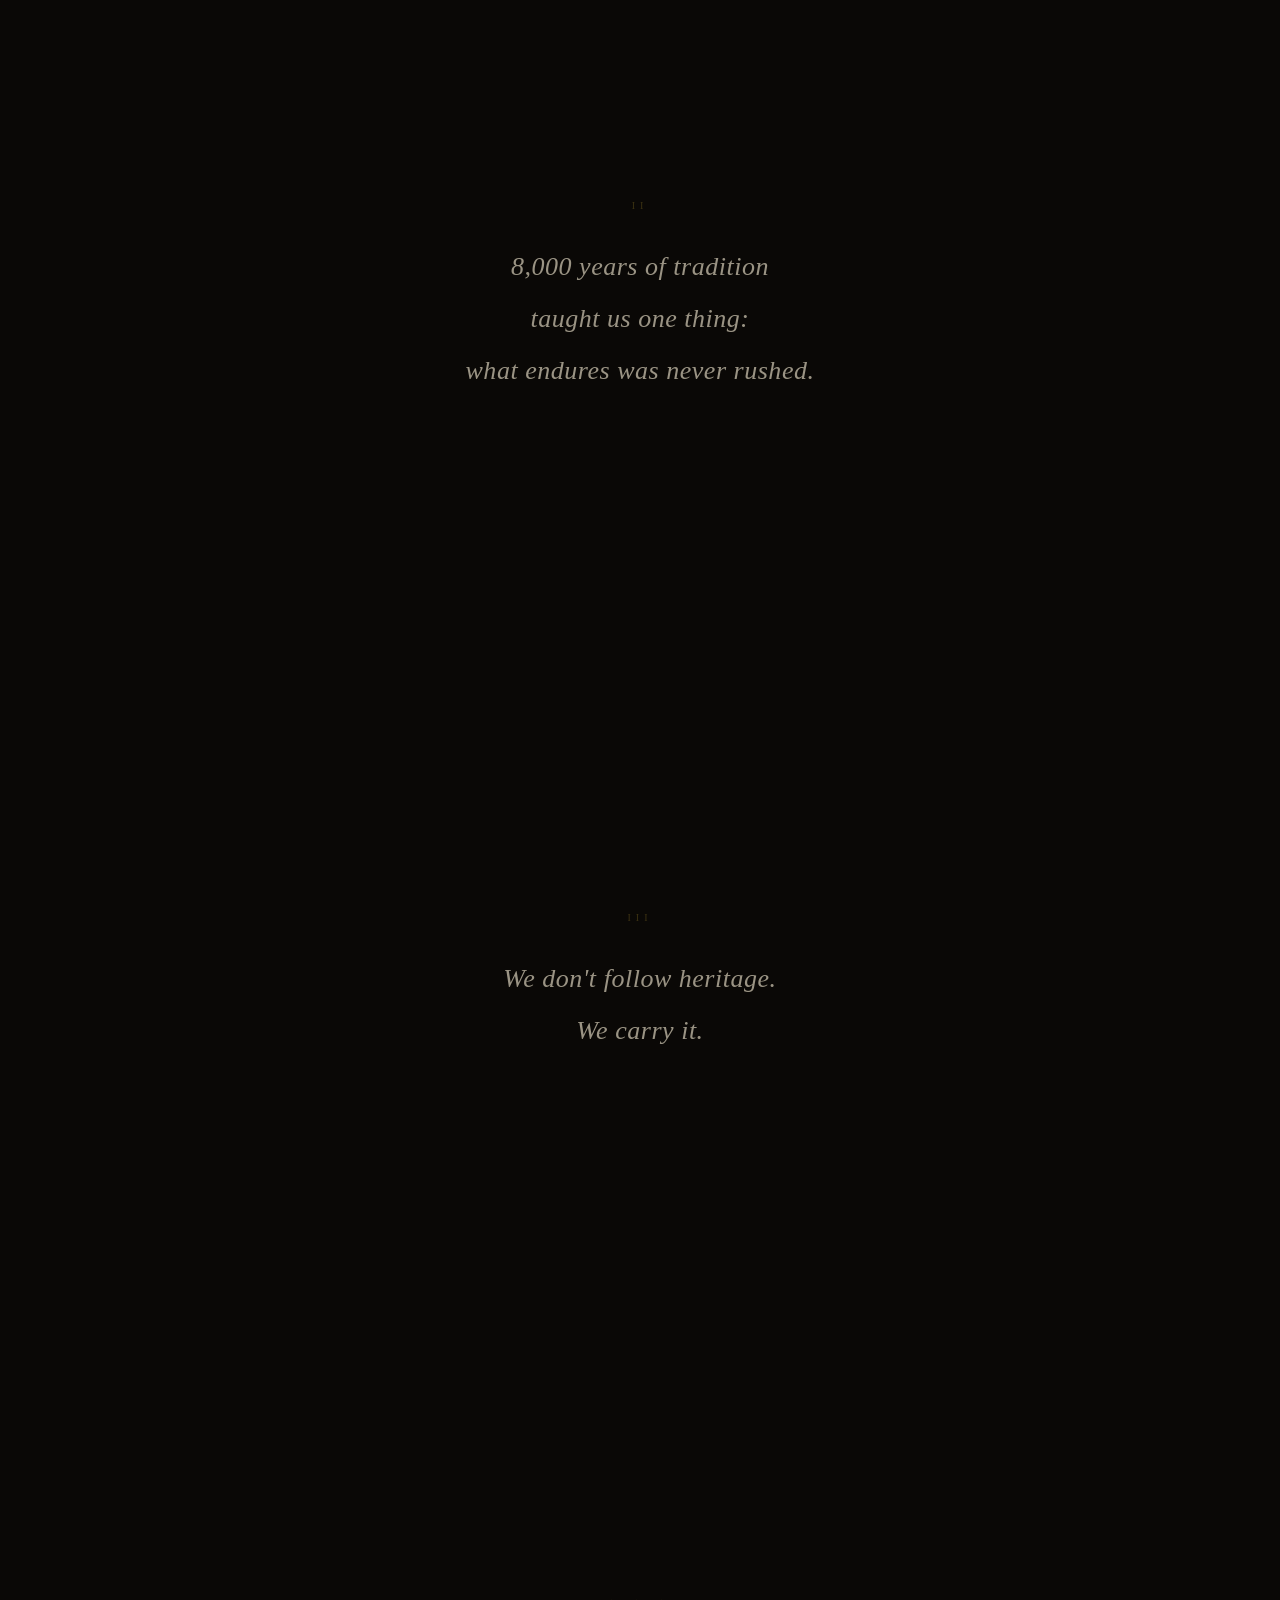
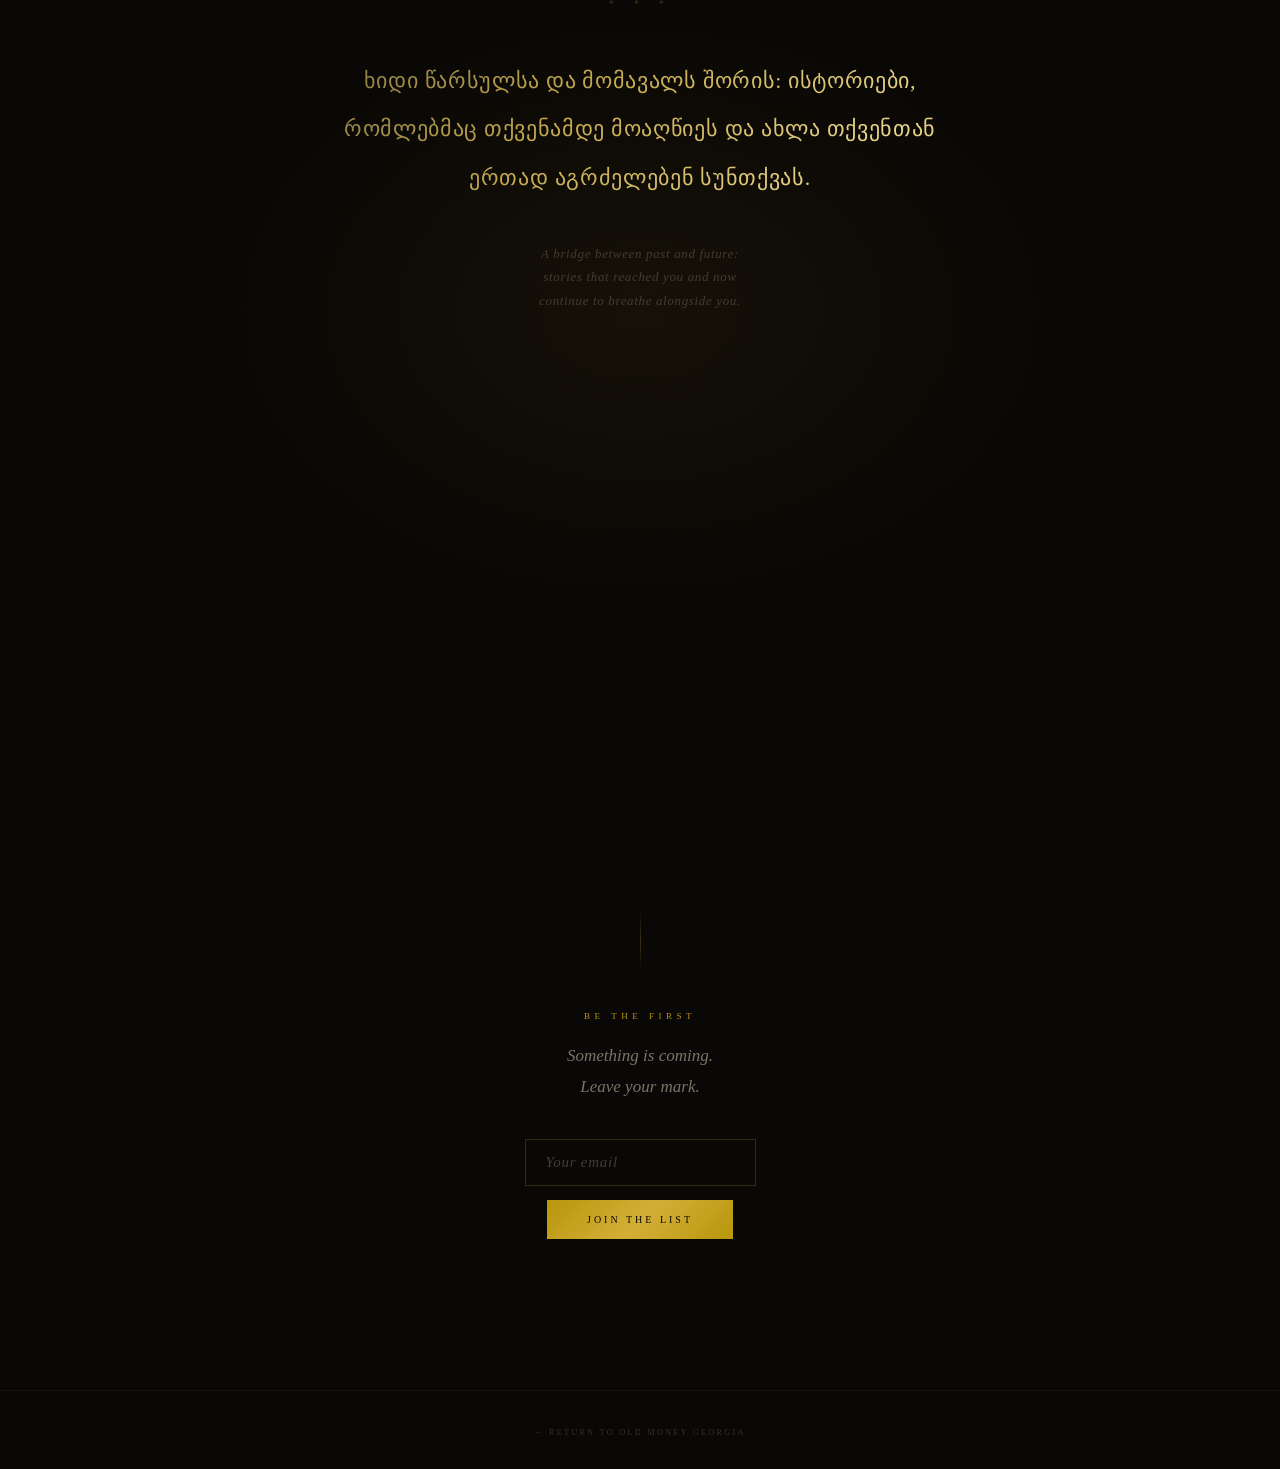
==== commit 37c81377: "Update about.html" ====
--- a/about.html
+++ b/about.html
@@ -812,22 +812,8 @@
   // или сразу если уже был включён на другой странице
   var musicPref = localStorage.getItem('omMusic');
 
-  if (musicPref === 'off') {
-    // Пользователь выключил — не трогаем
-  } else {
-    // Первый визит (null) или был включён ('on')
-    // Ждём любой тап/клик (Safari требует user gesture)
-    document.addEventListener('touchstart', function autoStart() {
-      startPlaying();
-      document.removeEventListener('touchstart', autoStart);
-      document.removeEventListener('click', autoStart);
-    }, { once: true });
-    document.addEventListener('click', function autoStart() {
-      startPlaying();
-      document.removeEventListener('touchstart', autoStart);
-      document.removeEventListener('click', autoStart);
-    }, { once: true });
-  }
+    // Музыка только по кнопке
+
 })();
 </script>
 <!-- ═══ Page Transitions ═══ -->
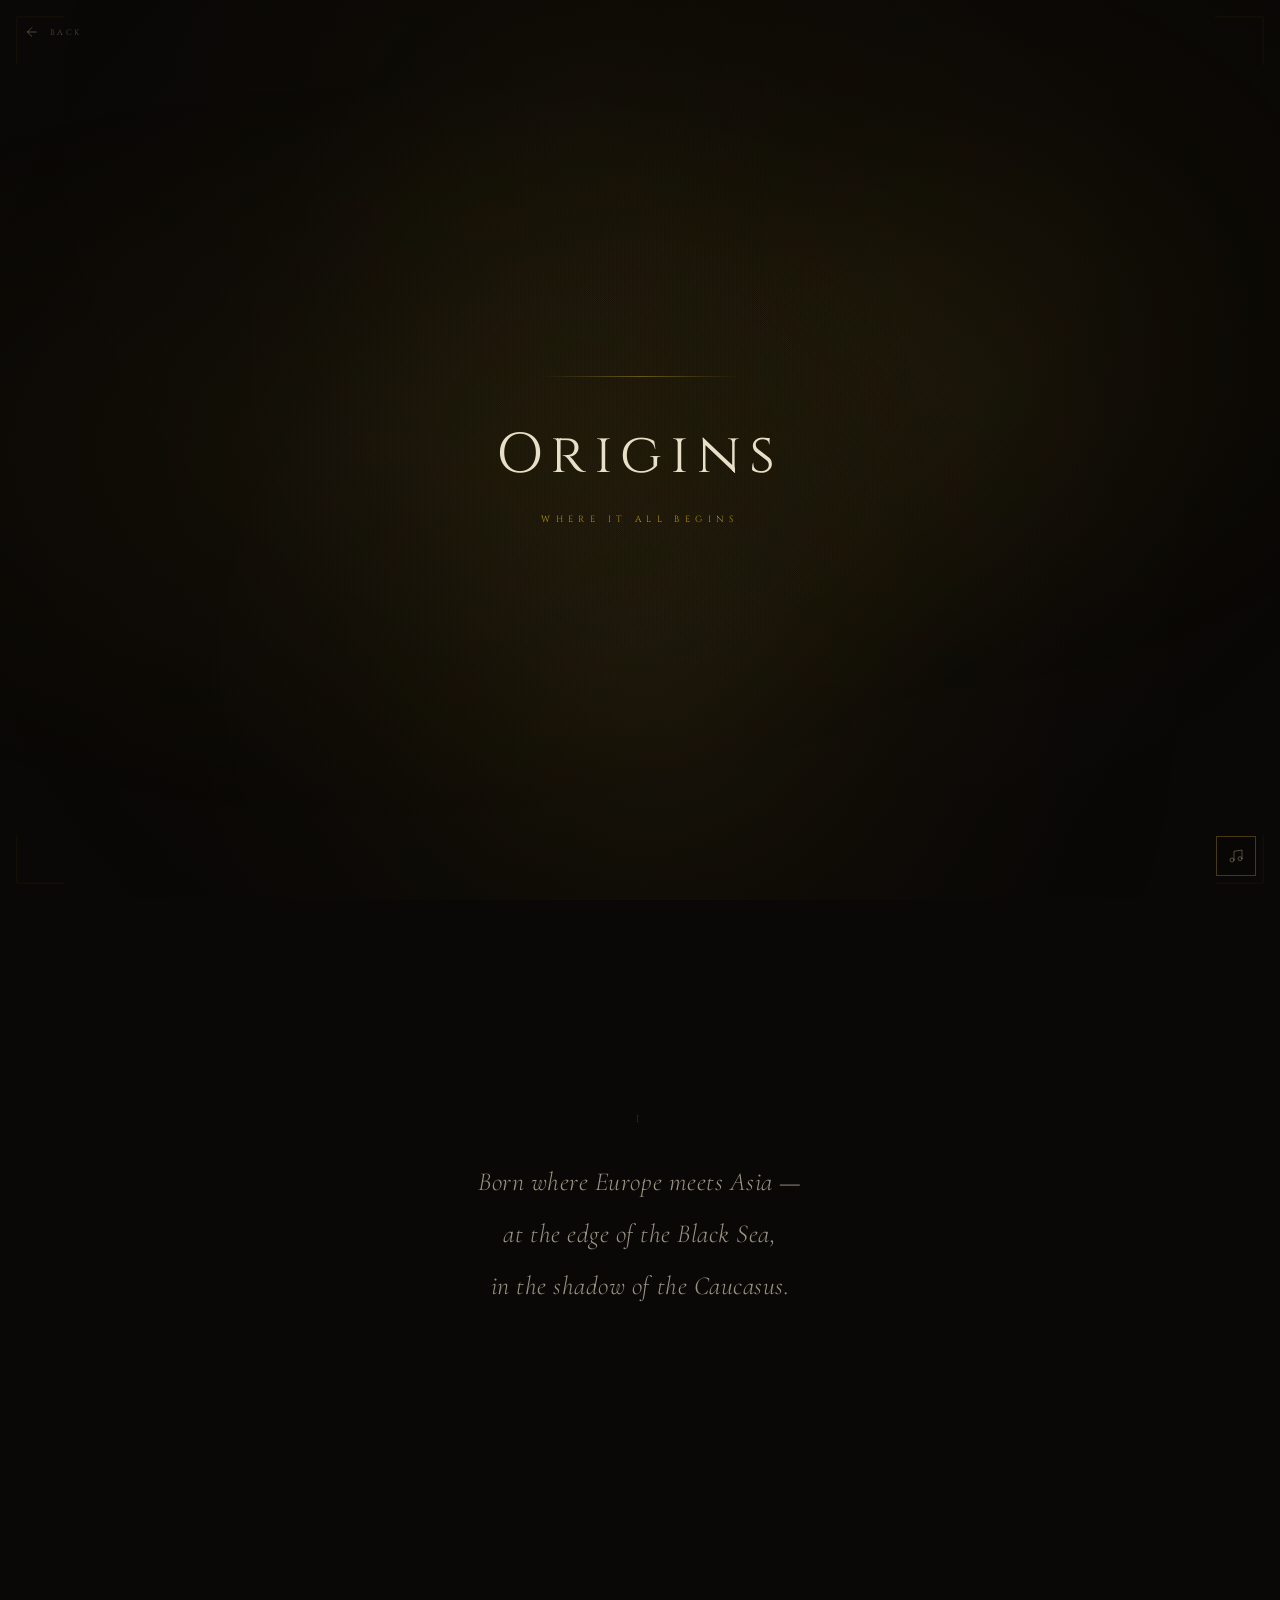
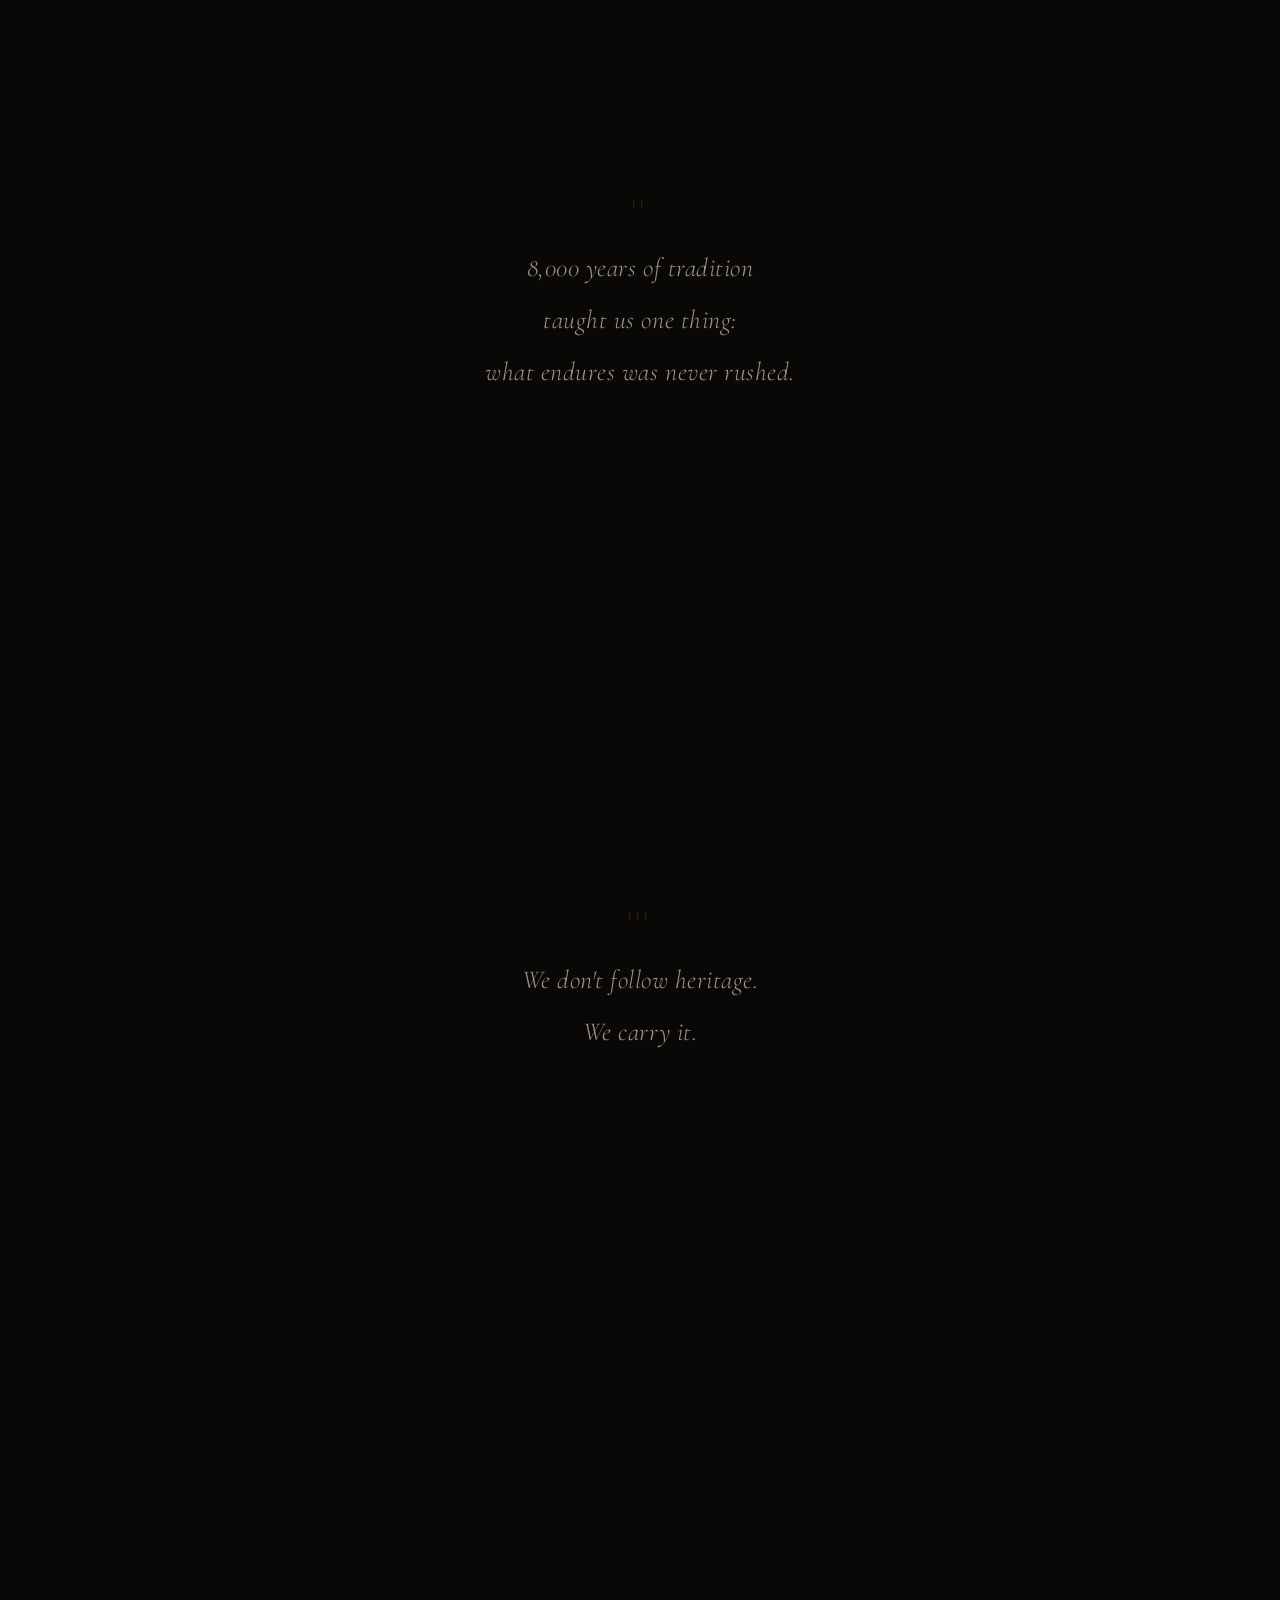
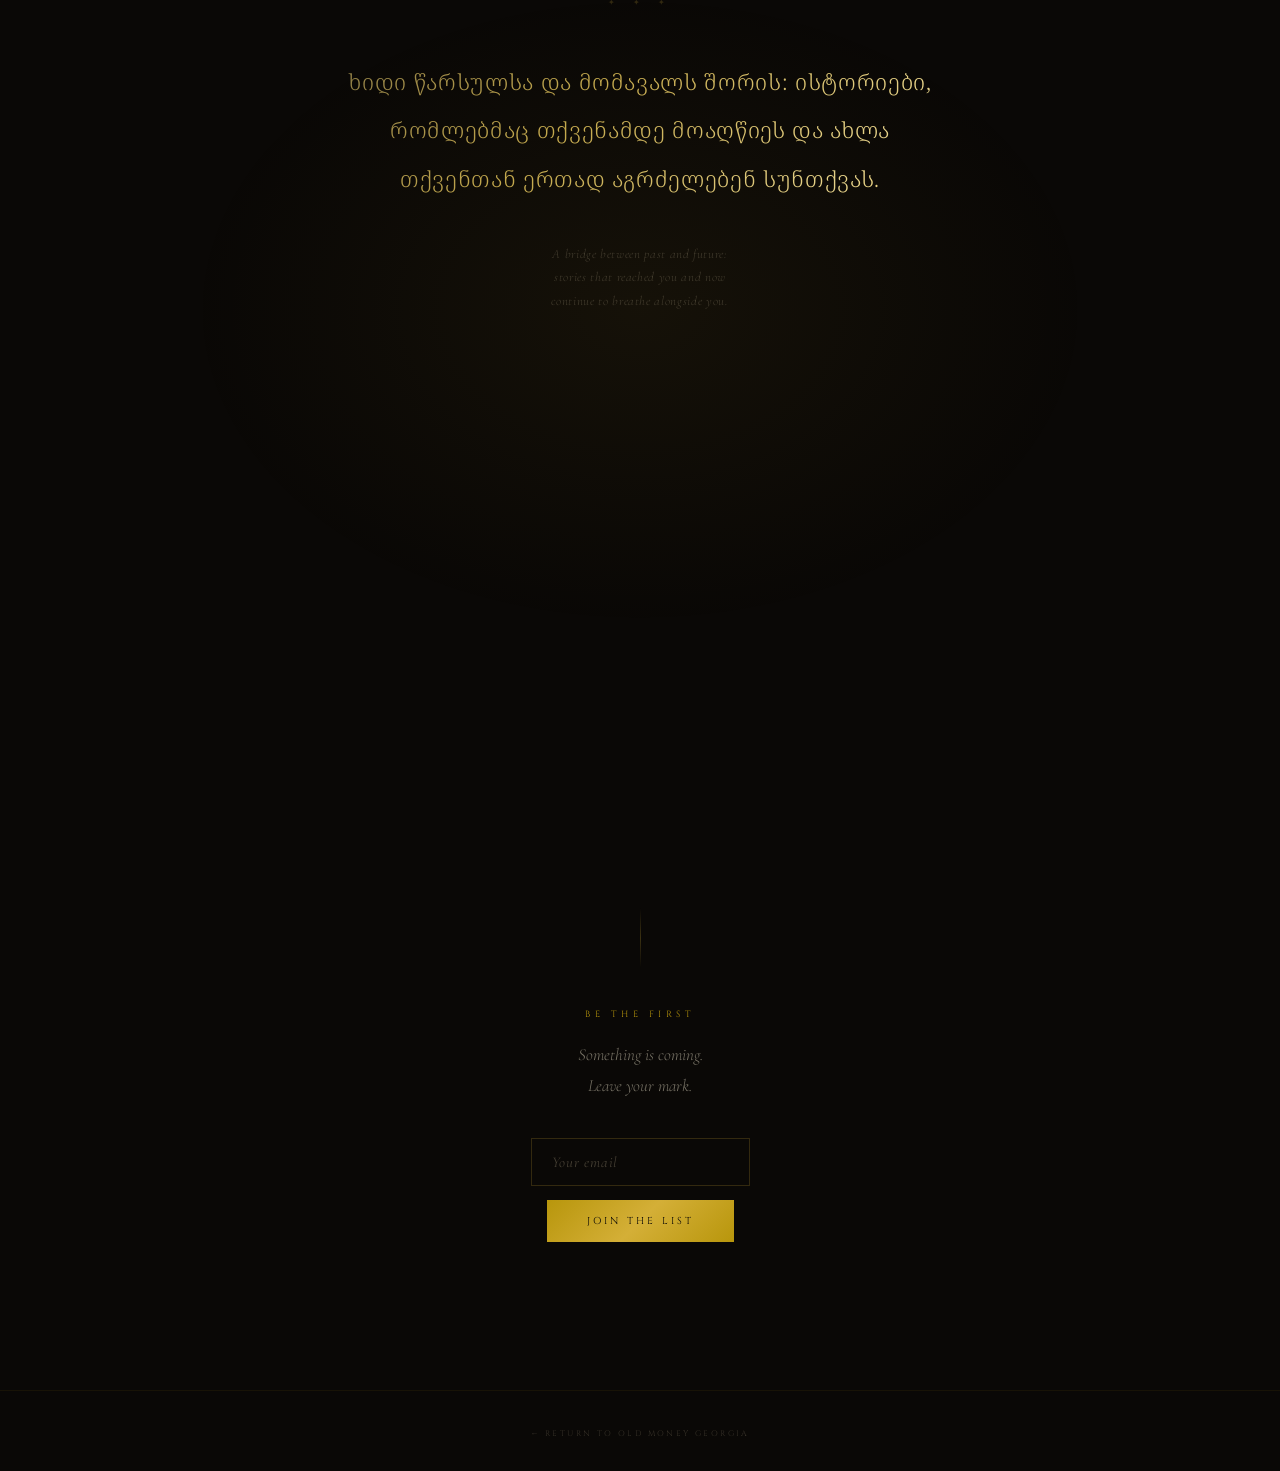
==== commit 3d5c05bd: "Update about.html" ====
--- a/about.html
+++ b/about.html
@@ -20,7 +20,7 @@
 
 body {
 background: #0a0806;
-font-family: ‘Cormorant Garamond’, serif;
+font-family: 'Cormorant Garamond', serif;
 color: #e8dfc8;
 overflow-x: hidden;
 }
@@ -40,7 +40,7 @@
 gap: 10px;
 text-decoration: none;
 color: rgba(154,142,117,0.5);
-font-family: ‘Cinzel’, serif;
+font-family: 'Cinzel', serif;
 font-size: 8px;
 letter-spacing: 0.3em;
 text-transform: uppercase;
@@ -100,7 +100,7 @@
 }
 
 .opening-title {
-font-family: ‘Cinzel’, serif;
+font-family: 'Cinzel', serif;
 font-size: clamp(28px, 8vw, 56px);
 font-weight: 400;
 letter-spacing: 0.15em;
@@ -110,7 +110,7 @@
 }
 
 .opening-subtitle {
-font-family: ‘Cinzel’, serif;
+font-family: 'Cinzel', serif;
 font-size: 9px;
 letter-spacing: 0.6em;
 color: #b8960c;
@@ -156,7 +156,7 @@
 }
 
 .story-num {
-font-family: ‘Cinzel’, serif;
+font-family: 'Cinzel', serif;
 font-size: 10px;
 letter-spacing: 0.5em;
 color: rgba(212,175,55,0.25);
@@ -212,7 +212,7 @@
 }
 
 .georgian-ornament {
-font-family: ‘Cinzel’, serif;
+font-family: 'Cinzel', serif;
 font-size: 8px;
 letter-spacing: 1em;
 color: rgba(212,175,55,0.2);
@@ -221,7 +221,7 @@
 }
 
 .georgian-text {
-font-family: ‘Noto Serif Georgian’, serif;
+font-family: 'Noto Serif Georgian', serif;
 font-size: clamp(16px, 3.5vw, 22px);
 font-weight: 300;
 line-height: 2.2;
@@ -289,7 +289,7 @@
 }
 
 .signup-label {
-font-family: ‘Cinzel’, serif;
+font-family: 'Cinzel', serif;
 font-size: 9px;
 letter-spacing: 0.5em;
 color: #b8960c;
@@ -320,7 +320,7 @@
 width: 100%;
 max-width: 320px;
 padding: 14px 20px;
-font-family: ‘Cormorant Garamond’, serif;
+font-family: 'Cormorant Garamond', serif;
 font-size: 15px;
 color: #e8dfc8;
 background: transparent;
@@ -341,7 +341,7 @@
 }
 
 .signup-btn {
-font-family: ‘Cinzel’, serif;
+font-family: 'Cinzel', serif;
 font-size: 10px;
 letter-spacing: 0.3em;
 text-transform: uppercase;
@@ -380,7 +380,7 @@
 }
 
 .about-footer a {
-font-family: ‘Cinzel’, serif;
+font-family: 'Cinzel', serif;
 font-size: 8px;
 letter-spacing: 0.3em;
 color: rgba(154,142,117,0.3);
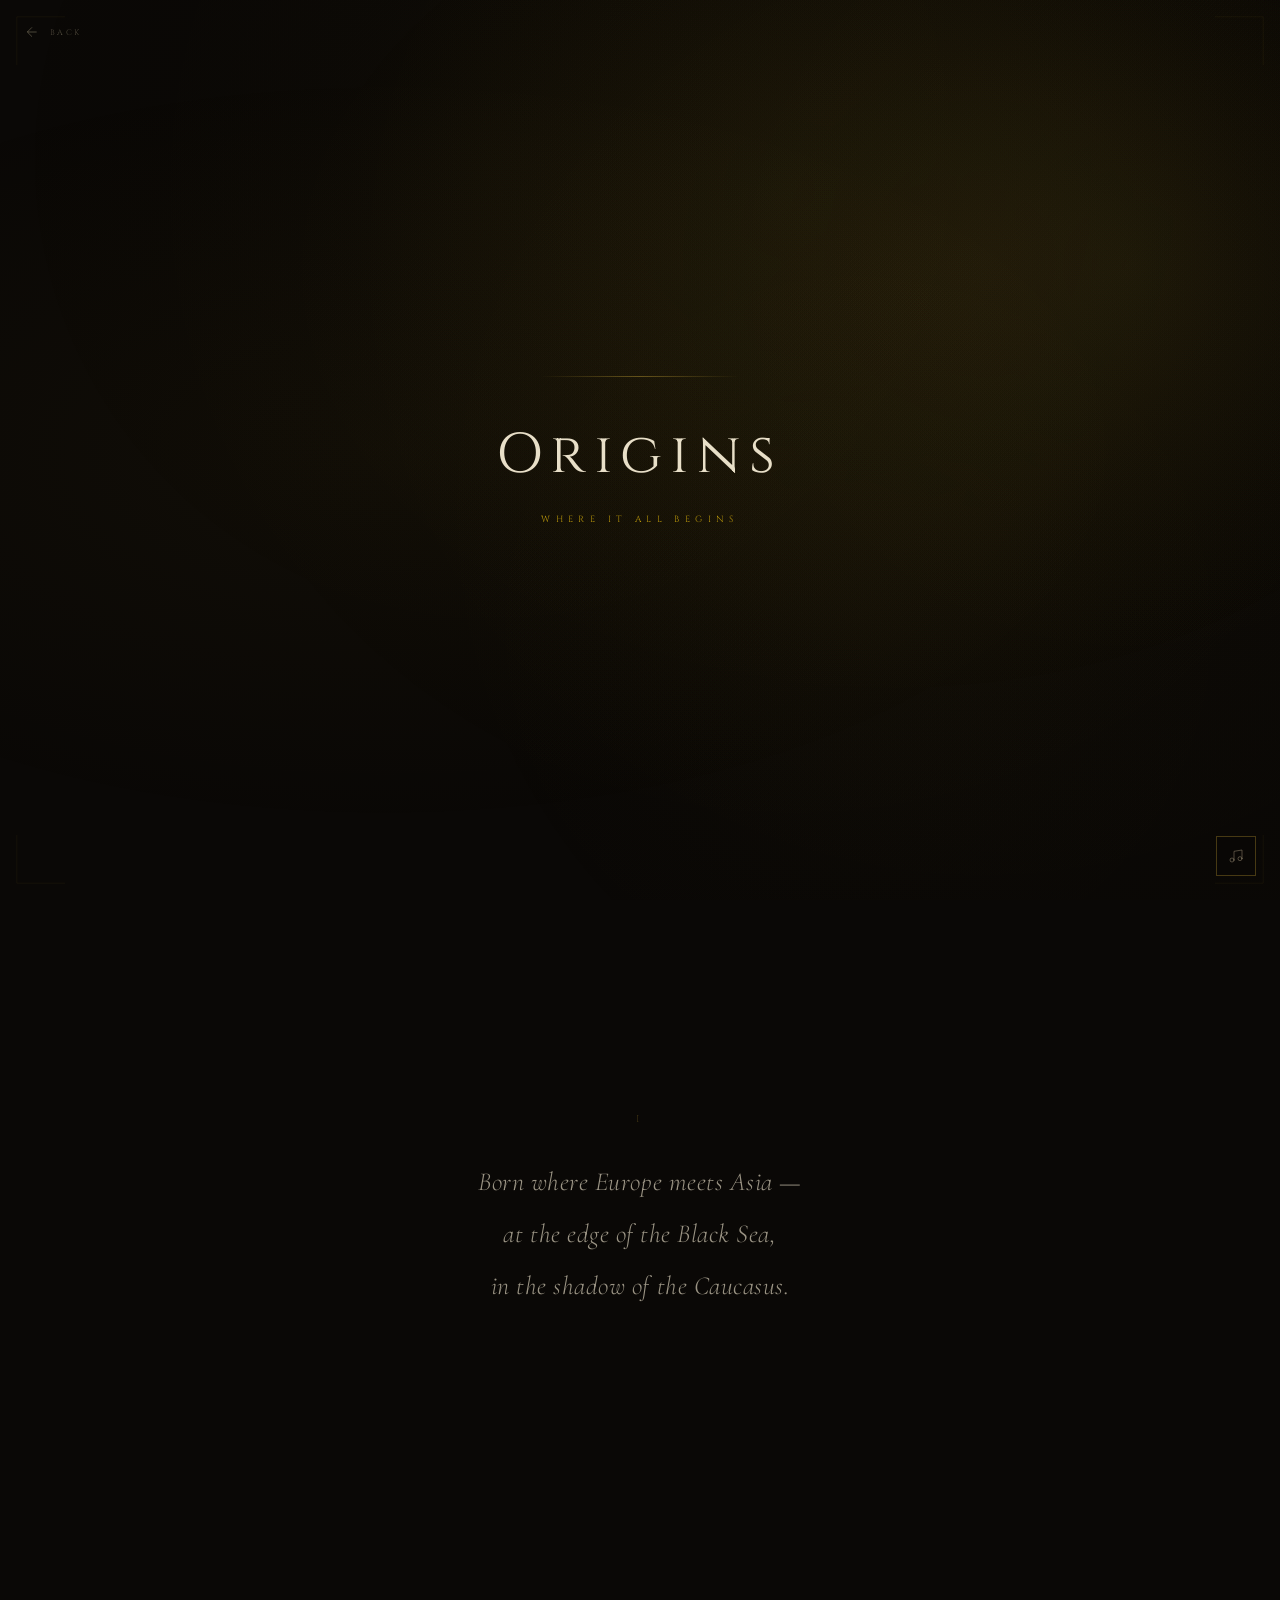
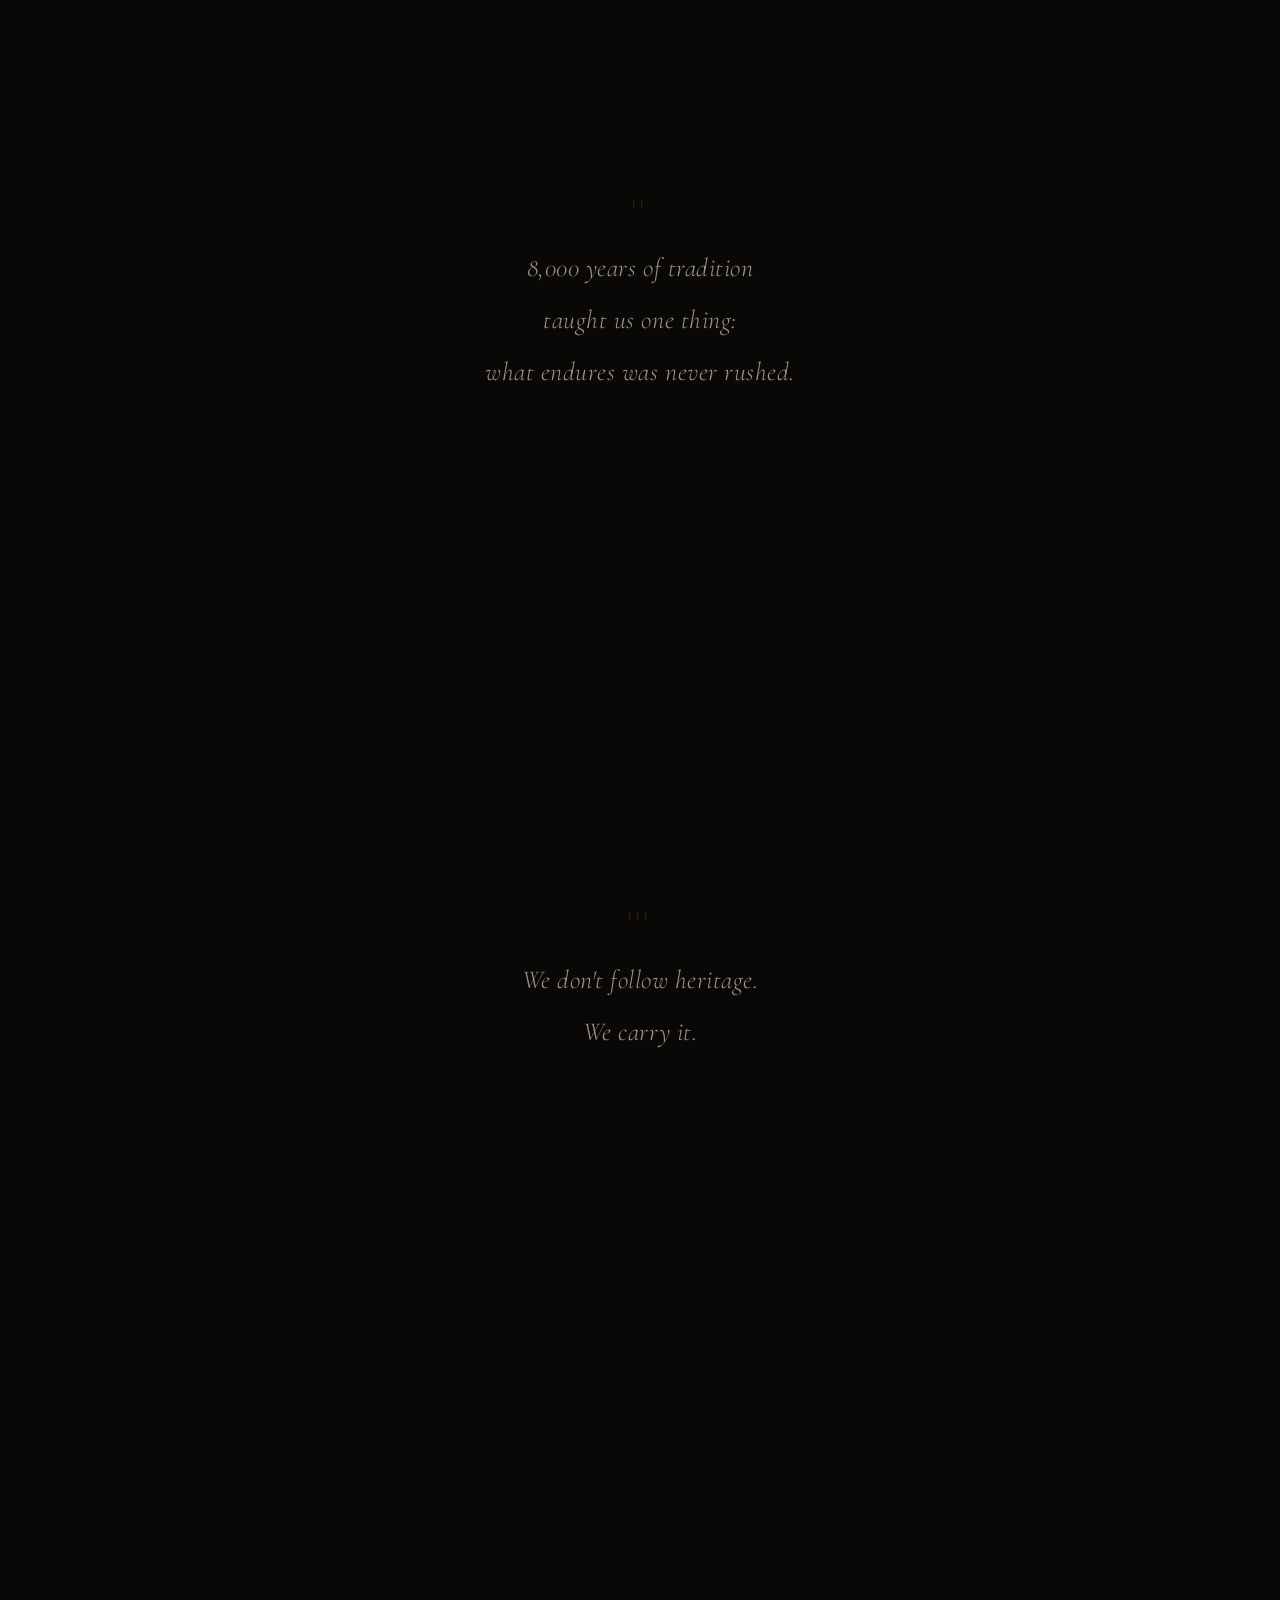
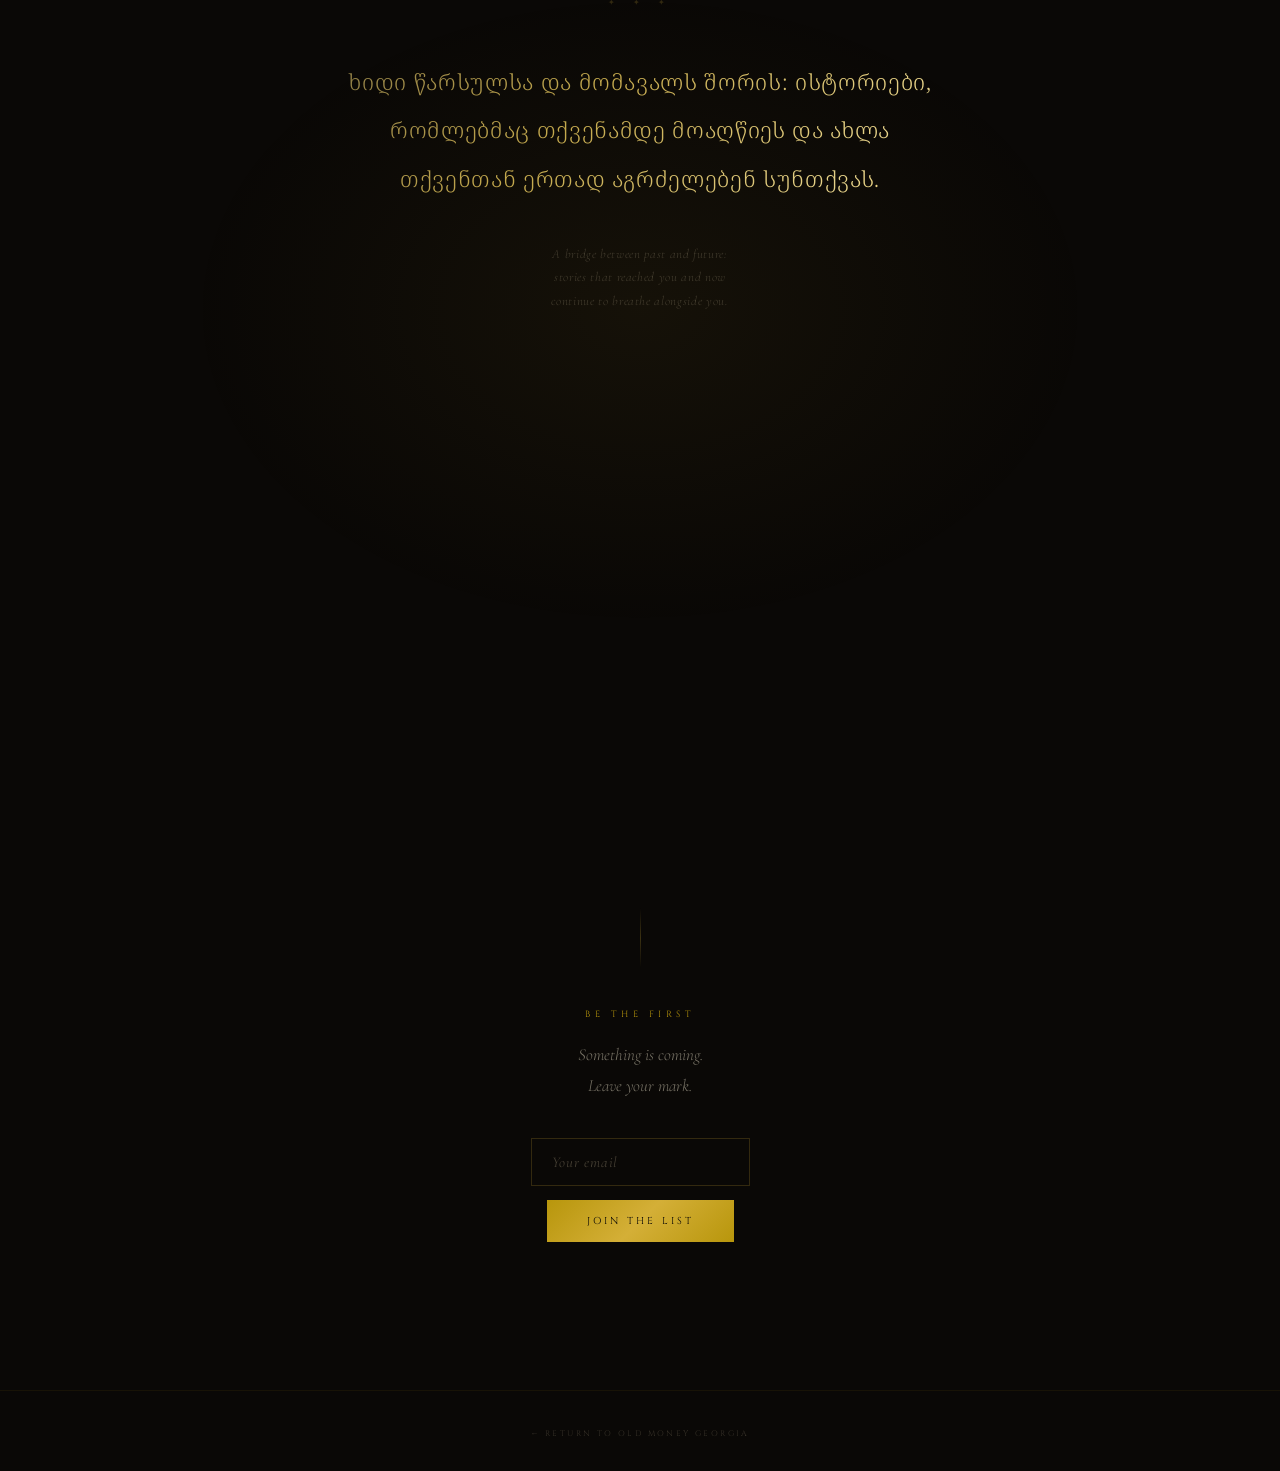
==== commit 7f462703: "Update about.html" ====
--- a/about.html
+++ b/about.html
@@ -451,7 +451,8 @@
 
 </head>
 <body>
-<canvas id="meshCanvas" style="position:fixed;top:0;left:0;width:100%;height:100%;pointer-events:none;z-index:1;"></canvas>
+<canvas id="meshCanvas" style="position:fixed;top:0;left:0;width:100%;height:100%;pointer-events:none;z-index:1;opacity:0;transition:opacity 1.5s ease;"></canvas>
+
 
 <div class="progress-bar" id="progress"></div>
 <div class="particles" id="particles"></div>
@@ -645,7 +646,12 @@
   resize();
   draw();
   window.addEventListener('resize', resize);
+  // Плавно показать золотой фон после полной загрузки
+  window.addEventListener('load', function() {
+    setTimeout(function() { canvas.style.opacity = '1'; }, 700);
+  });
 })();
+
 </script>
 <script>
 (function() {
@@ -837,6 +843,15 @@
       fade.style.opacity = '0';
     }, 100);
   });
+    // Возврат кнопкой «назад» в браузере (bfcache)
+  window.addEventListener('pageshow', function(e) {
+    if (e.persisted) {
+      fade.style.opacity = '0';
+      var c = document.getElementById('meshCanvas');
+      if (c) c.style.opacity = '1';
+    }
+  });
+
 
   // Fade out при клике на ссылку
   document.addEventListener('click', function(e) {
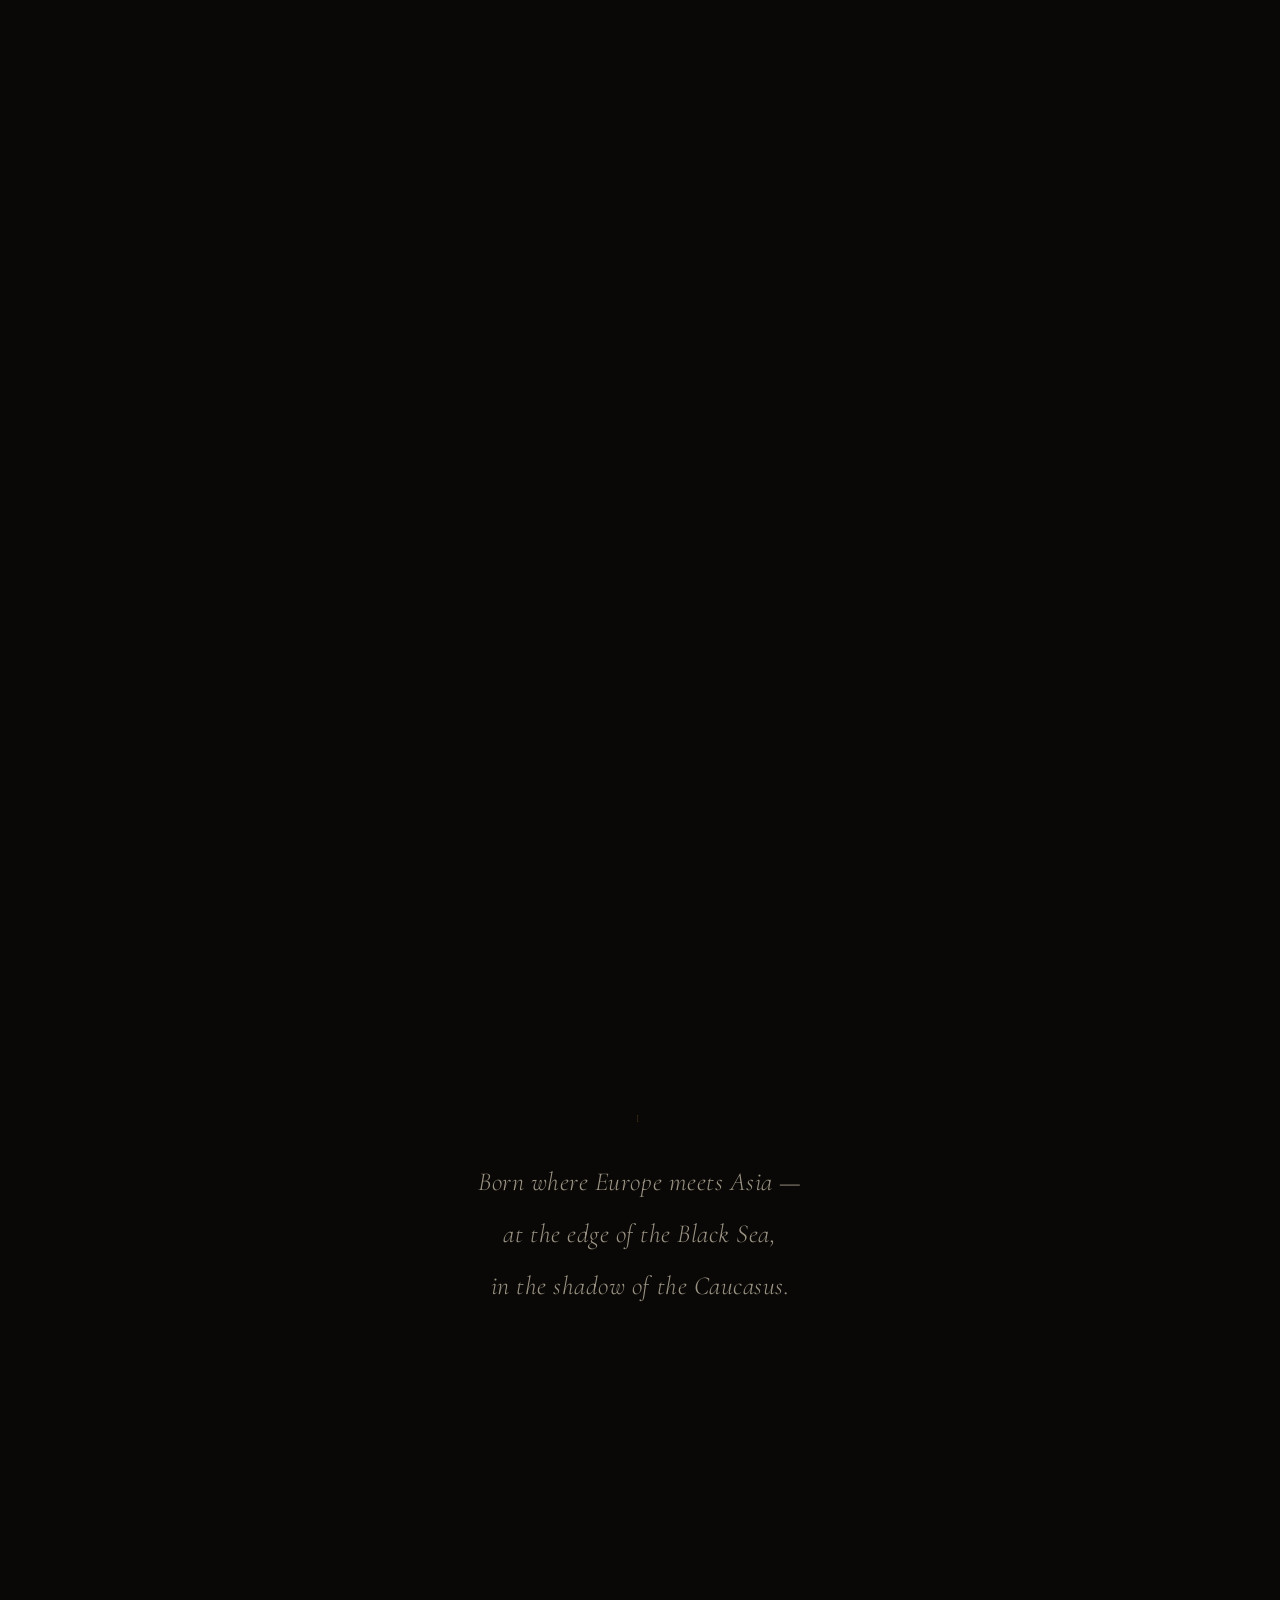
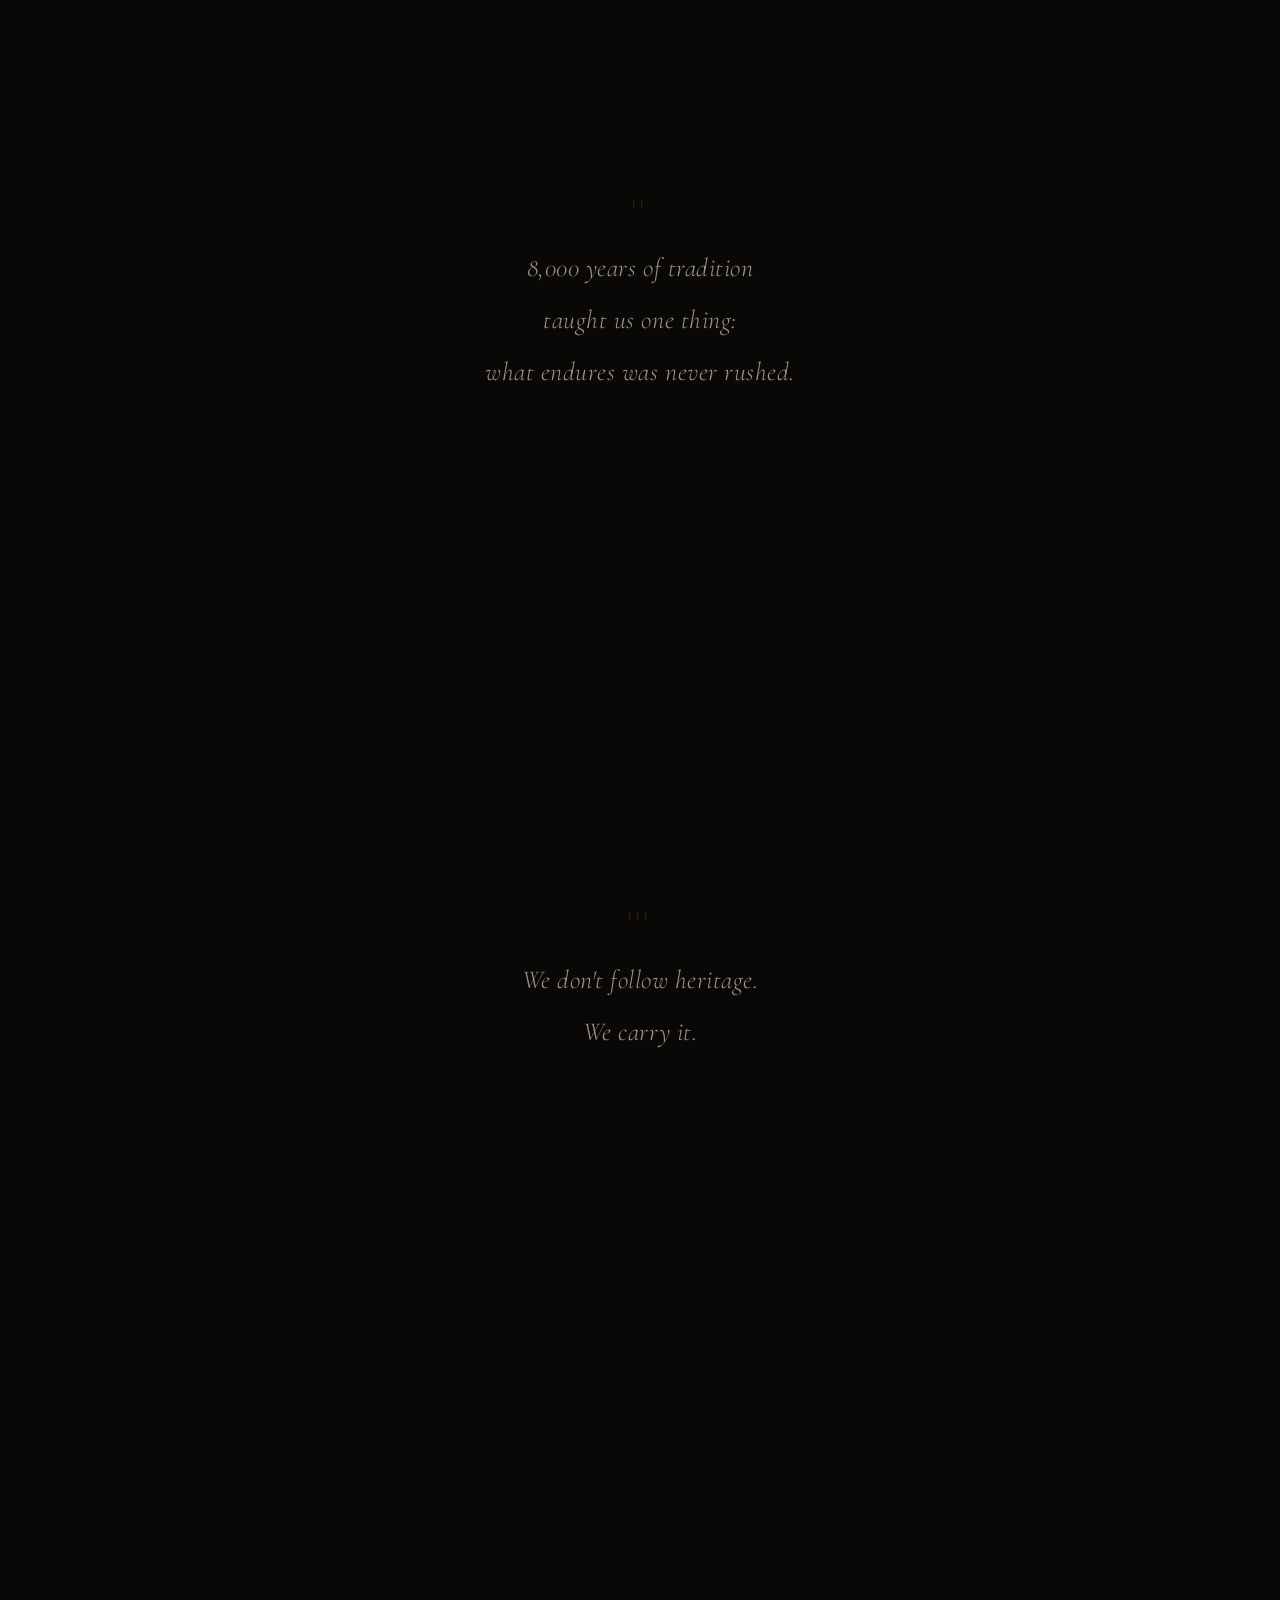
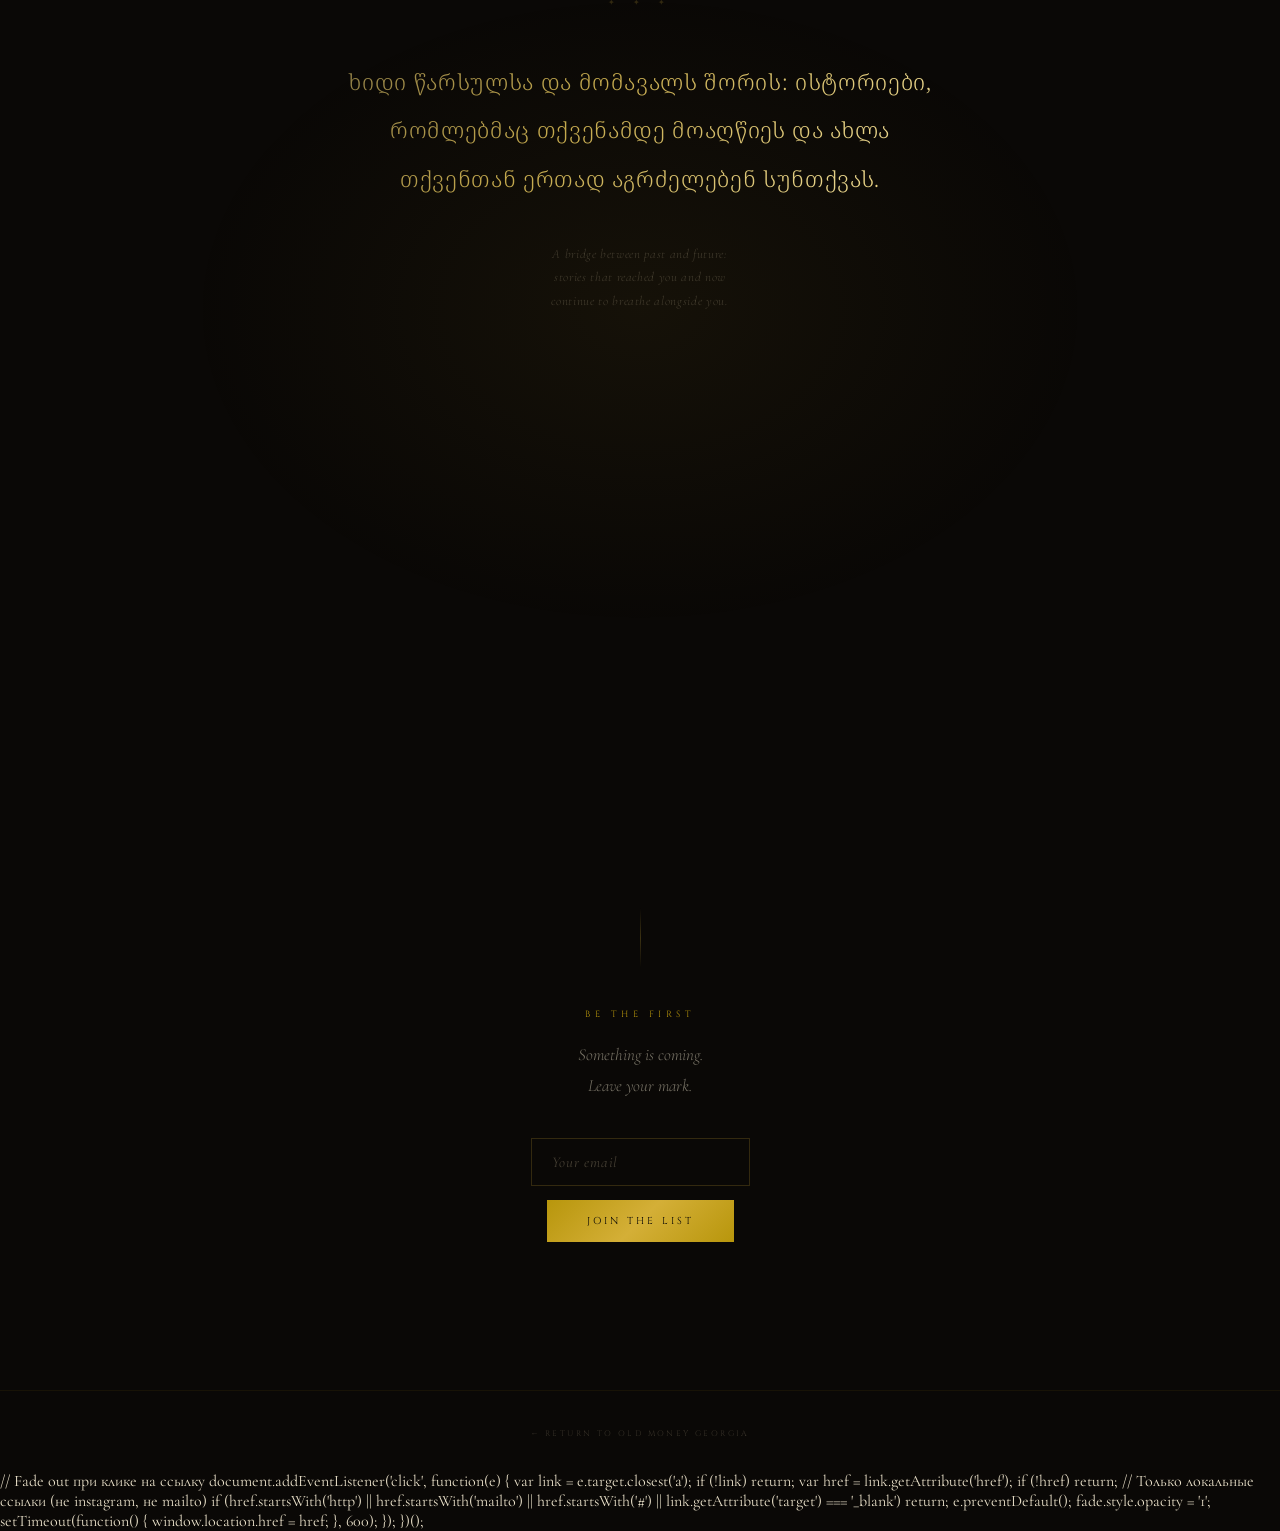
==== commit f7deee3a: "Update about.html" ====
--- a/about.html
+++ b/about.html
@@ -646,11 +646,8 @@
   resize();
   draw();
   window.addEventListener('resize', resize);
-  // Плавно показать золотой фон после полной загрузки
-  window.addEventListener('load', function() {
-    setTimeout(function() { canvas.style.opacity = '1'; }, 700);
-  });
 })();
+
 
 </script>
 <script>
@@ -829,7 +826,7 @@
   background: #0a0806;
   z-index: 99999;
   pointer-events: none;
-  opacity: 0;
+  opacity: 1;
   transition: opacity 0.6s ease;
 "></div>
 
@@ -851,6 +848,17 @@
       if (c) c.style.opacity = '1';
     }
   });
+
+
+  // Fade out при клике на ссылку
+  document.addEventListener('click', function(e) {
+    var link = e.target.closest('a');
+    ...
+    }, 600);
+  });
+})();
+</script>
+
 
 
   // Fade out при клике на ссылку
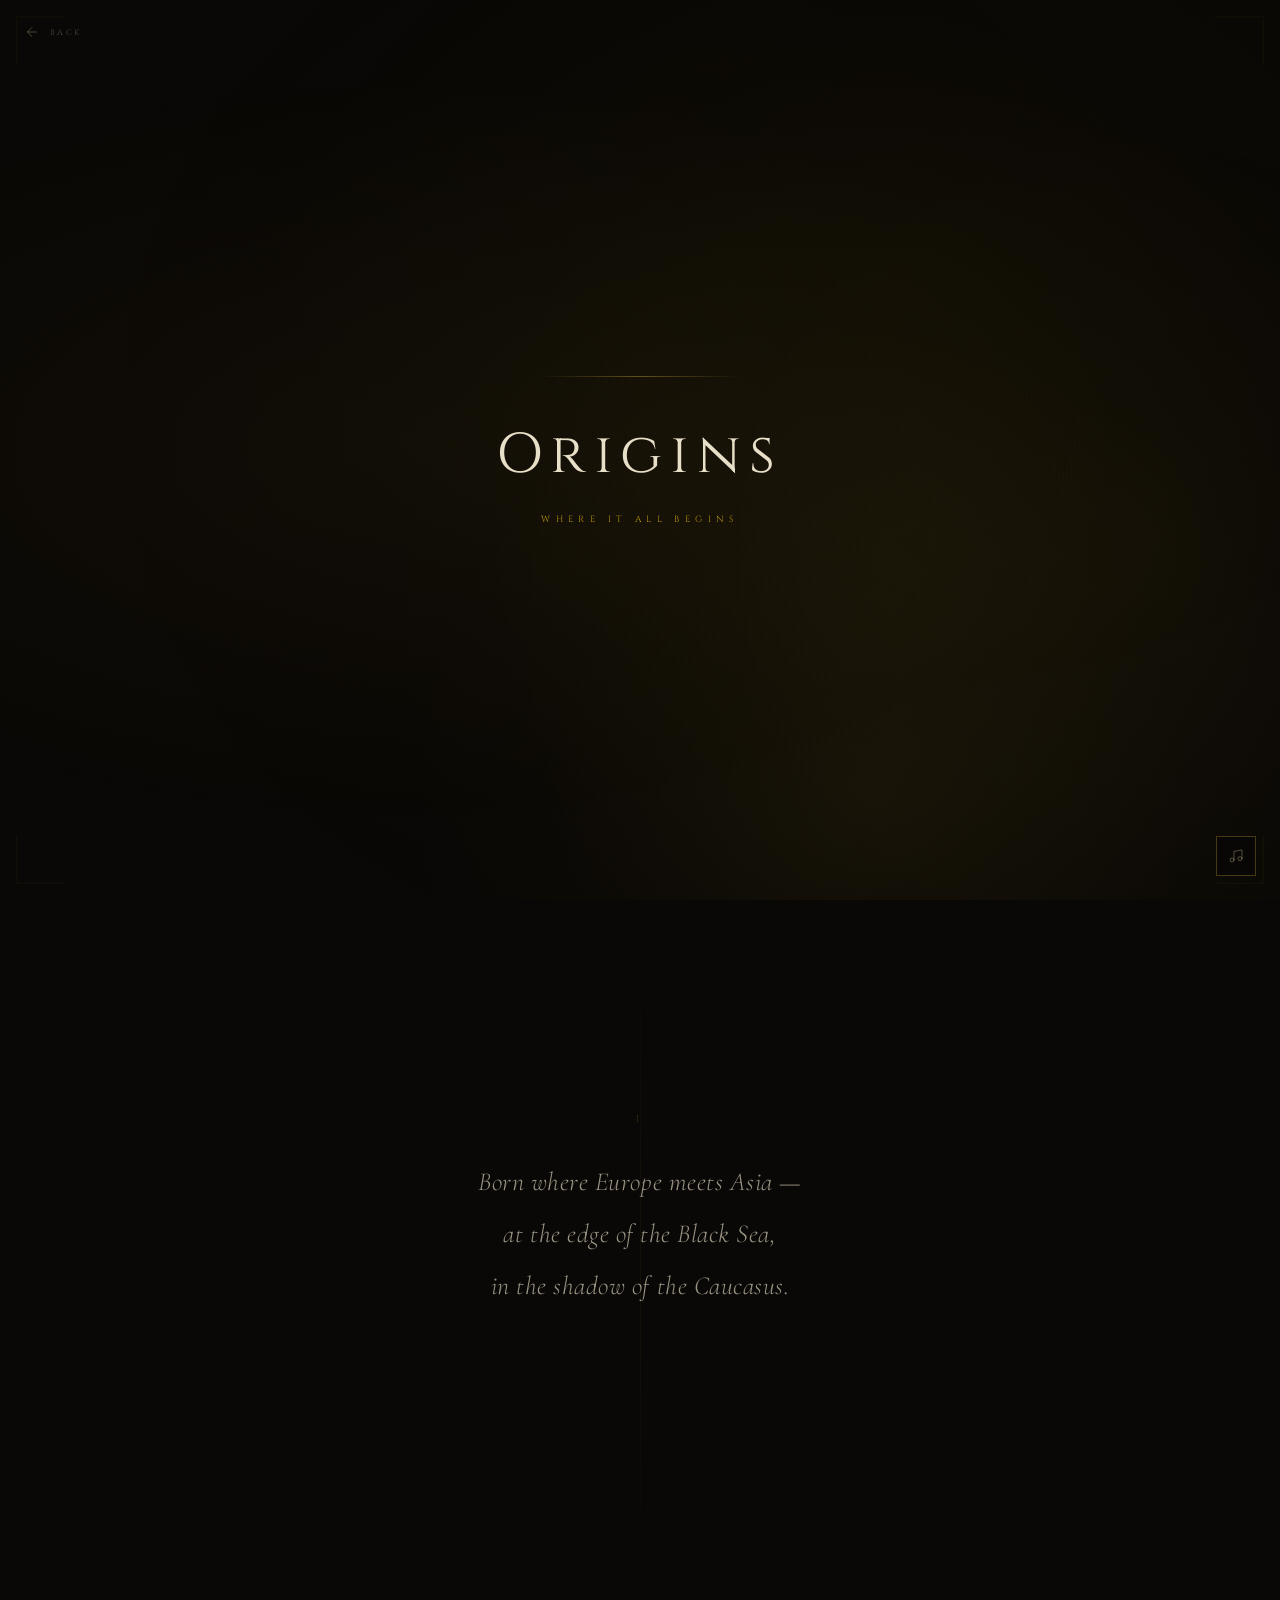
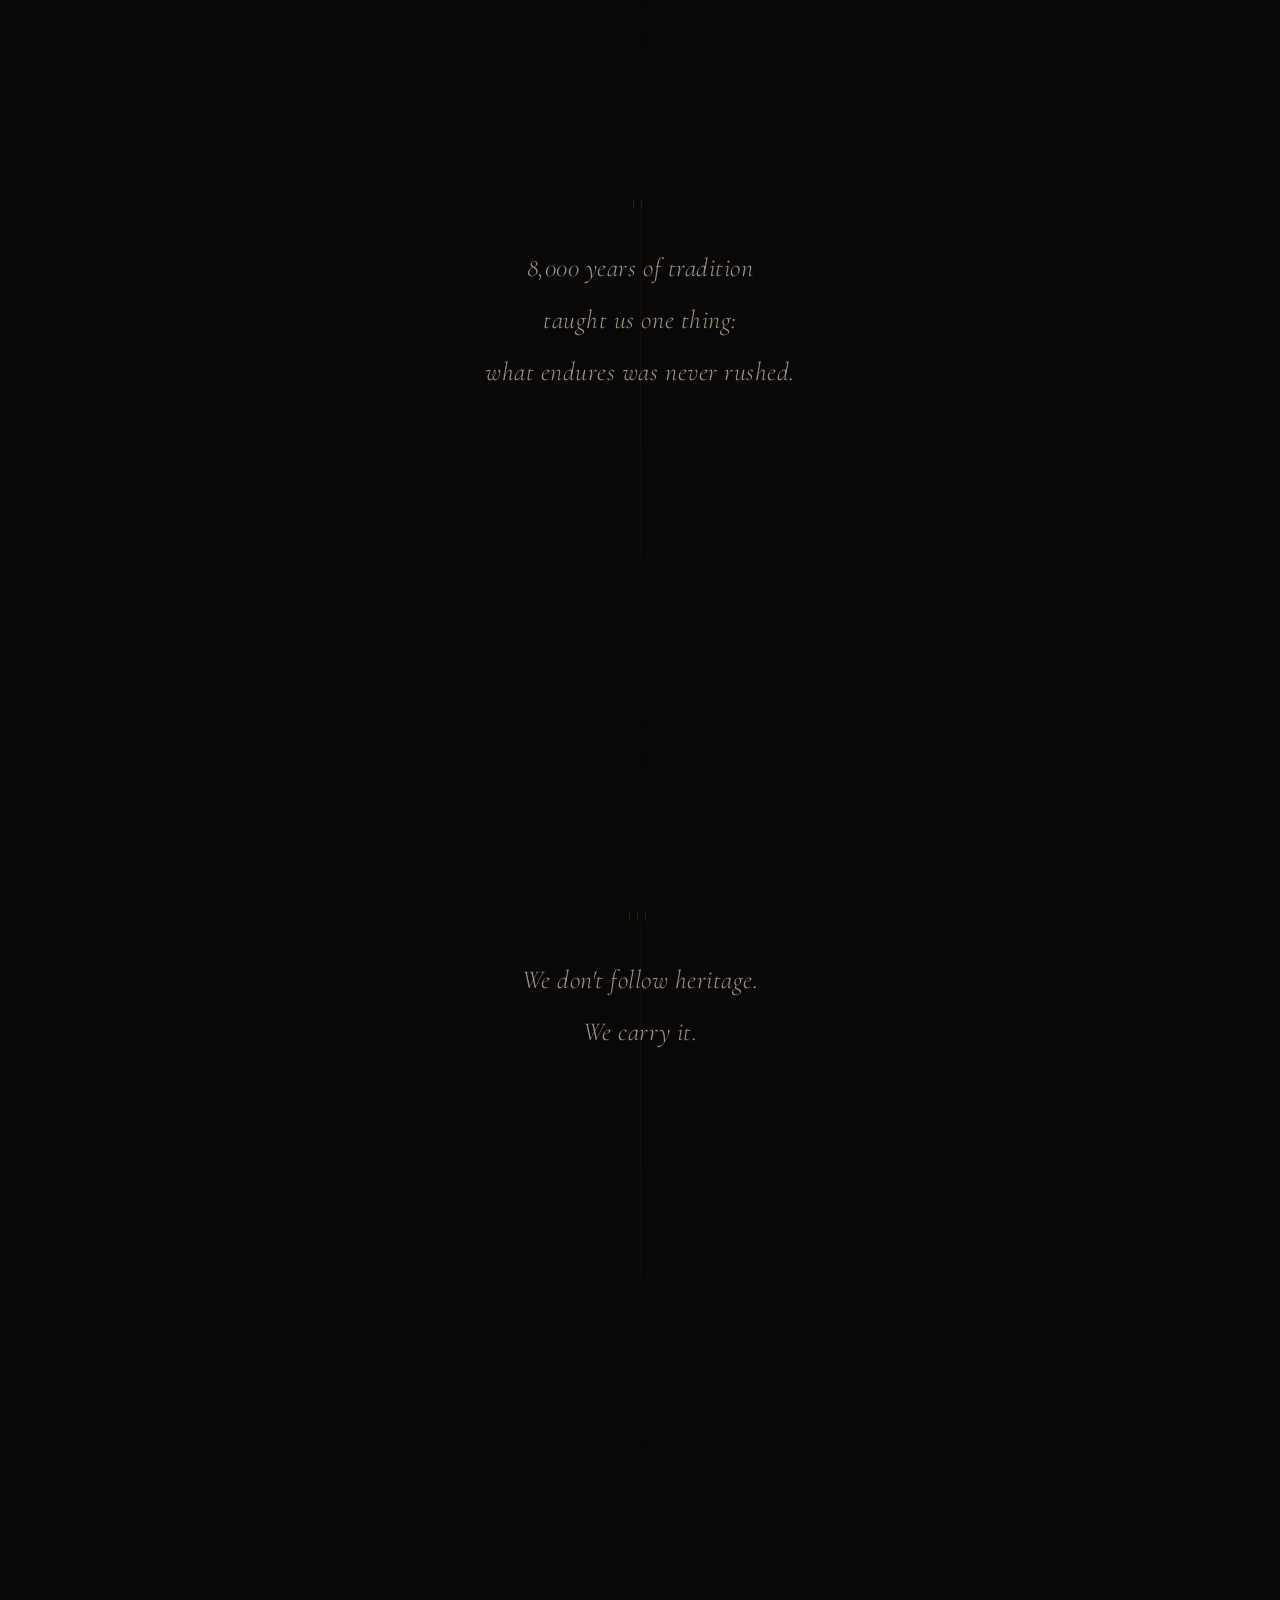
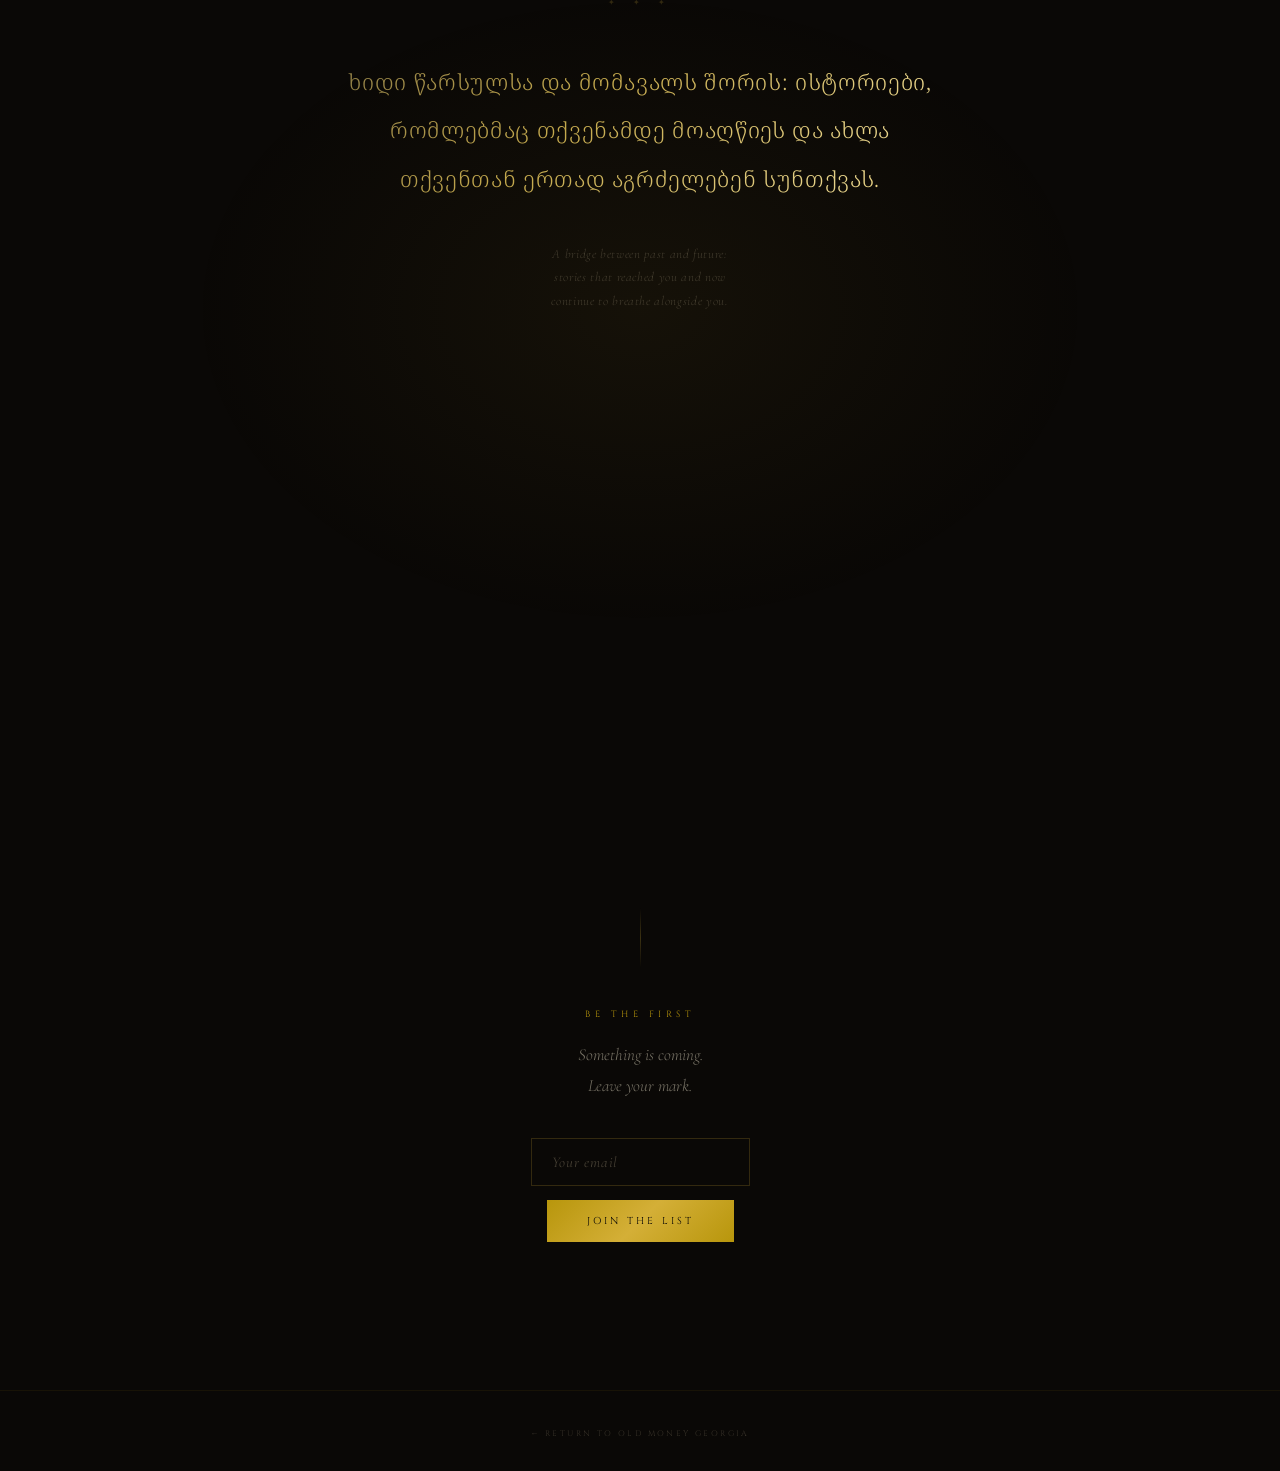
==== commit 4775c101: "Update about.html" ====
--- a/about.html
+++ b/about.html
@@ -1,5 +1,4 @@
 <!DOCTYPE html>
-
 <html lang="ka">
 <head>
 <meta charset="UTF-8">
@@ -140,7 +139,7 @@
 }
 
 .story-block::before {
-content: ‘’;
+content: '';
 position: absolute;
 left: 50%;
 top: 0;
@@ -360,7 +359,7 @@
 }
 
 .signup-btn::after {
-content: ‘’;
+content: '';
 position: absolute;
 top: 0; left: -100%;
 width: 60%; height: 100%;
@@ -448,11 +447,9 @@
 .bl { bottom: 16px; left: 16px; transform: scaleY(-1); }
 .br { bottom: 16px; right: 16px; transform: scale(-1); }
 </style>
-
 </head>
 <body>
 <canvas id="meshCanvas" style="position:fixed;top:0;left:0;width:100%;height:100%;pointer-events:none;z-index:1;opacity:0;transition:opacity 1.5s ease;"></canvas>
-
 
 <div class="progress-bar" id="progress"></div>
 <div class="particles" id="particles"></div>
@@ -647,8 +644,6 @@
   draw();
   window.addEventListener('resize', resize);
 })();
-
-
 </script>
 <script>
 (function() {
@@ -739,13 +734,11 @@
 
   audio.volume = 0;
 
-  // Восстановить позицию из другой страницы
   var savedTime = parseFloat(sessionStorage.getItem('omMusicTime') || '0');
   if (savedTime > 0) {
     audio.currentTime = savedTime;
   }
 
-  // Сохранять позицию каждую секунду
   setInterval(function() {
     if (playing) {
       sessionStorage.setItem('omMusicTime', audio.currentTime);
@@ -802,7 +795,6 @@
     localStorage.setItem('omMusic', 'off');
   }
 
-  // Кнопка toggle
   btn.addEventListener('click', function() {
     if (!playing) {
       startPlaying();
@@ -810,78 +802,56 @@
       stopPlaying();
     }
   });
-
-  // Автостарт после splash (3 сек) при первом визите,
-  // или сразу если уже был включён на другой странице
-  var musicPref = localStorage.getItem('omMusic');
-
-    // Музыка только по кнопке
-
 })();
 </script>
-<!-- ═══ Page Transitions ═══ -->
-<div id="pageFade" style="
-  position: fixed;
-  inset: 0;
-  background: #0a0806;
-  z-index: 99999;
-  pointer-events: none;
-  opacity: 1;
-  transition: opacity 0.6s ease;
-"></div>
+<!-- ═══ Page Transitions (исправлено) ═══ -->
+<div id="pageFade" style="position:fixed;inset:0;background:#0a0806;z-index:99999;pointer-events:none;opacity:1;transition:opacity 0.6s ease;"></div>
 
 <script>
 (function() {
-  // Fade in при загрузке
   var fade = document.getElementById('pageFade');
-  fade.style.opacity = '1';
-  window.addEventListener('load', function() {
-    setTimeout(function() {
-      fade.style.opacity = '0';
-    }, 100);
+  var navigating = false;
+
+  function reveal() {
+    navigating = false;
+    fade.style.opacity = '0';
+    var c = document.getElementById('meshCanvas');
+    if (c) c.style.opacity = '1';
+  }
+
+  // Снять чёрную штору как можно раньше (не ждём музыку/картинки)
+  if (document.readyState === 'loading') {
+    document.addEventListener('DOMContentLoaded', function() { setTimeout(reveal, 50); });
+  } else {
+    setTimeout(reveal, 50);
+  }
+
+  // Возврат «назад/вперёд» из кэша Safari — всегда сбрасываем штору и блокировку
+  window.addEventListener('pageshow', function(e) {
+    if (e.persisted) reveal();
   });
-    // Возврат кнопкой «назад» в браузере (bfcache)
-  window.addEventListener('pageshow', function(e) {
-    if (e.persisted) {
-      fade.style.opacity = '0';
-      var c = document.getElementById('meshCanvas');
-      if (c) c.style.opacity = '1';
-    }
-  });
-
-
-  // Fade out при клике на ссылку
-  document.addEventListener('click', function(e) {
-    var link = e.target.closest('a');
-    ...
-    }, 600);
-  });
-})();
-</script>
-
-
-
-  // Fade out при клике на ссылку
+
+  // Плавное затемнение перед переходом по внутренней ссылке
   document.addEventListener('click', function(e) {
     var link = e.target.closest('a');
     if (!link) return;
     var href = link.getAttribute('href');
     if (!href) return;
-    // Только локальные ссылки (не instagram, не mailto)
-    if (href.startsWith('http') || href.startsWith('mailto') || href.startsWith('#') || link.getAttribute('target') === '_blank') return;
+    if (href.charAt(0) === '#' || href.indexOf('mailto:') === 0 || href.indexOf('tel:') === 0 || link.getAttribute('target') === '_blank') return;
+    // внешние ссылки (Instagram и т.п.) — обычный переход, без затемнения
+    if (/^https?:\/\//i.test(href) && href.indexOf('oldmoney.ge') === -1) return;
+    if (navigating) return;
 
     e.preventDefault();
+    navigating = true;
     fade.style.opacity = '1';
-    setTimeout(function() {
-      window.location.href = href;
-    }, 600);
+    setTimeout(function() { window.location.href = href; }, 500);
   });
 })();
 </script>
 <!-- ═══ Parallax Scroll ═══ -->
 <script>
 (function() {
-  // Добавляем parallax к секциям
   var items = [
     { sel: '.philosophy .section-label', speed: 0.08 },
     { sel: '.philosophy .section-text', speed: 0.05 },
@@ -901,12 +871,10 @@
   });
 
   function update() {
-    var scrollY = window.pageYOffset;
     var winH = window.innerHeight;
     for (var i = 0; i < elements.length; i++) {
       var obj = elements[i];
       var rect = obj.el.getBoundingClientRect();
-      // Только если элемент видим
       if (rect.top < winH && rect.bottom > 0) {
         var center = rect.top + rect.height / 2;
         var offset = (center - winH / 2) * obj.speed;
@@ -920,6 +888,5 @@
 })();
 </script>
 
-
 </body>
 </html>
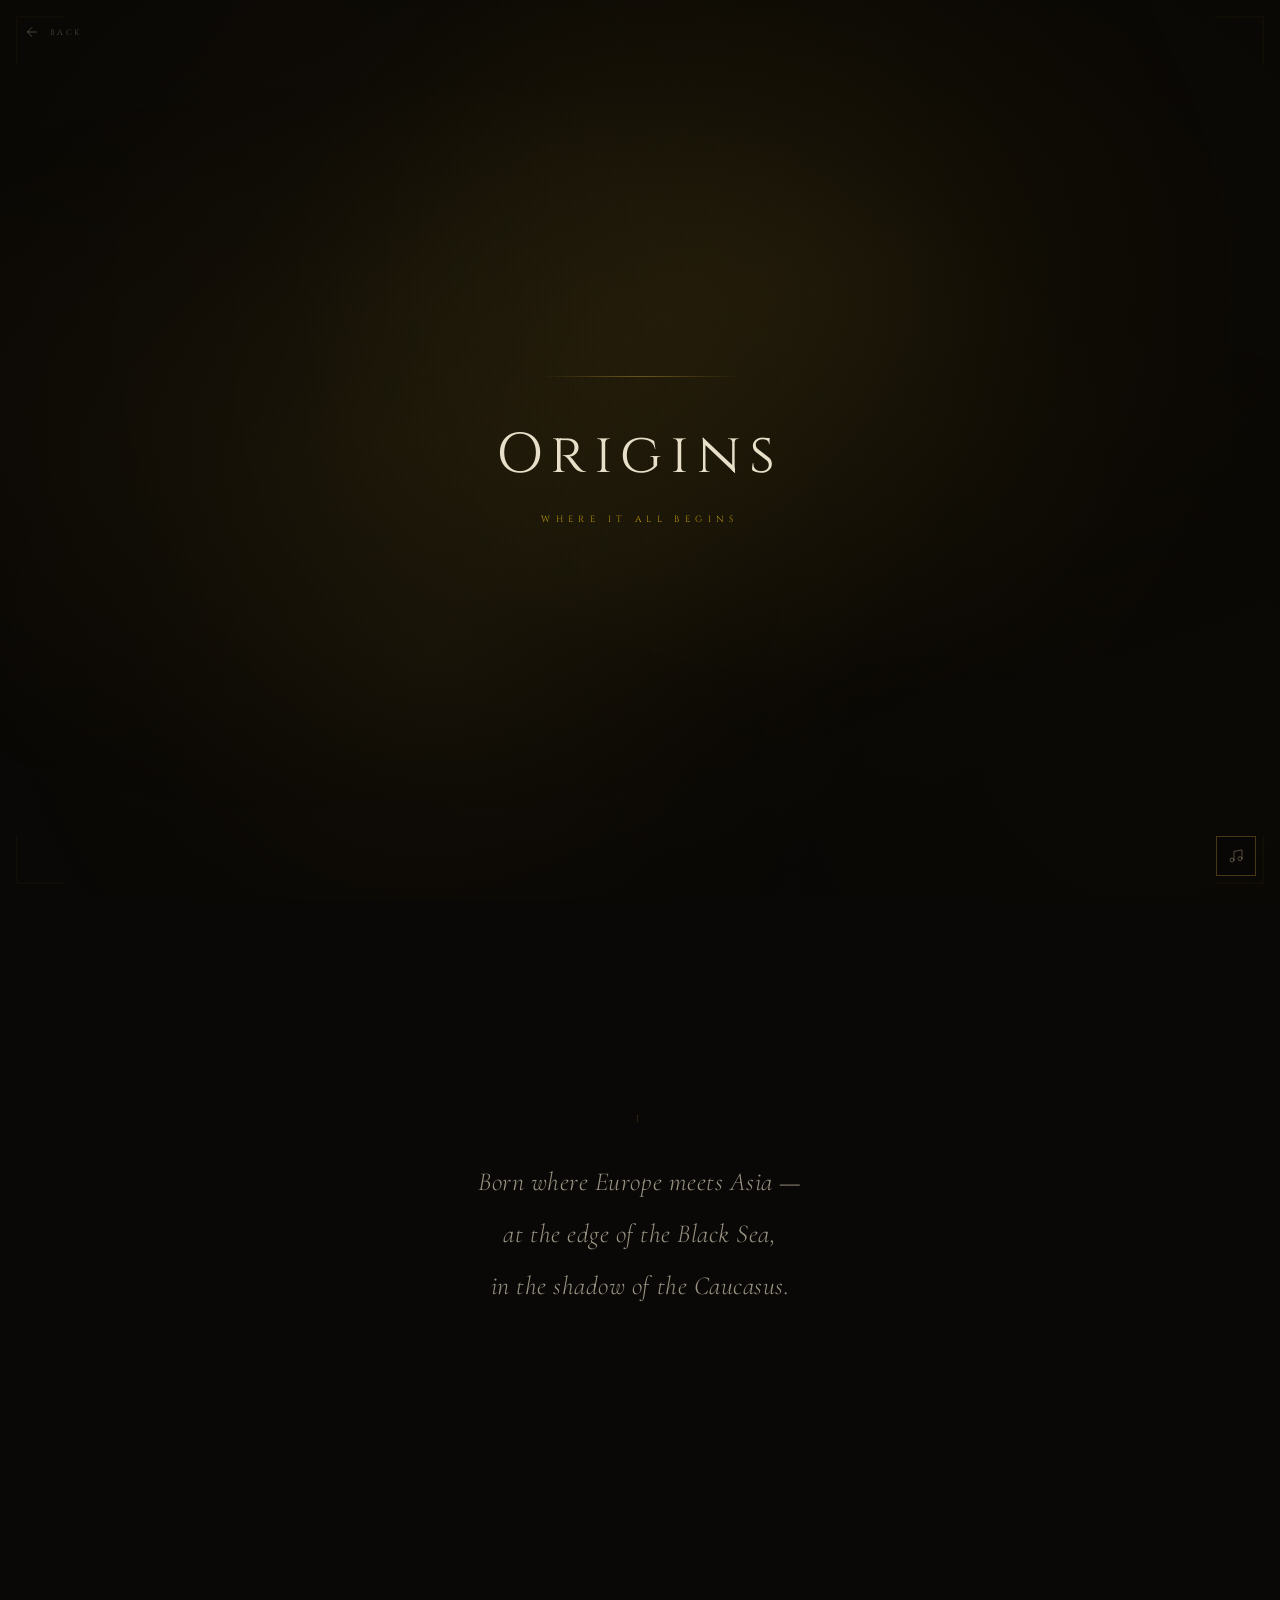
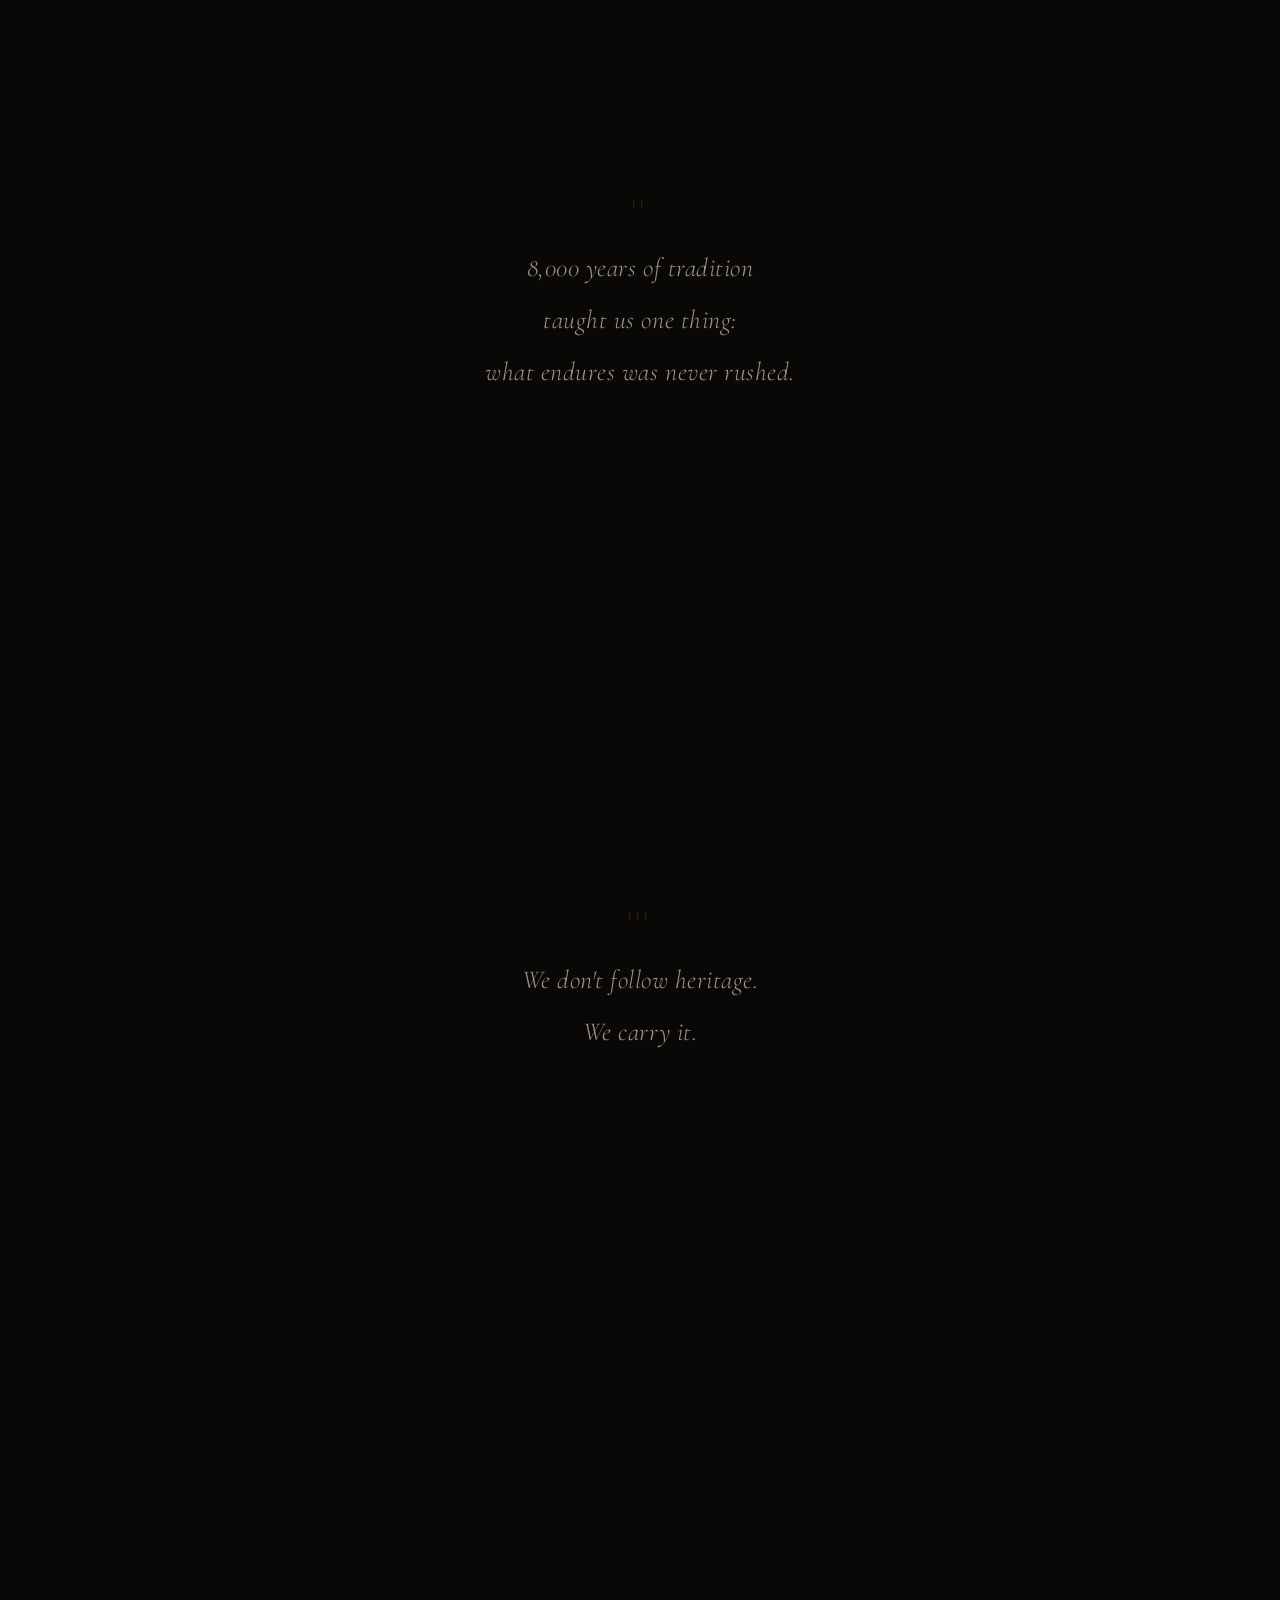
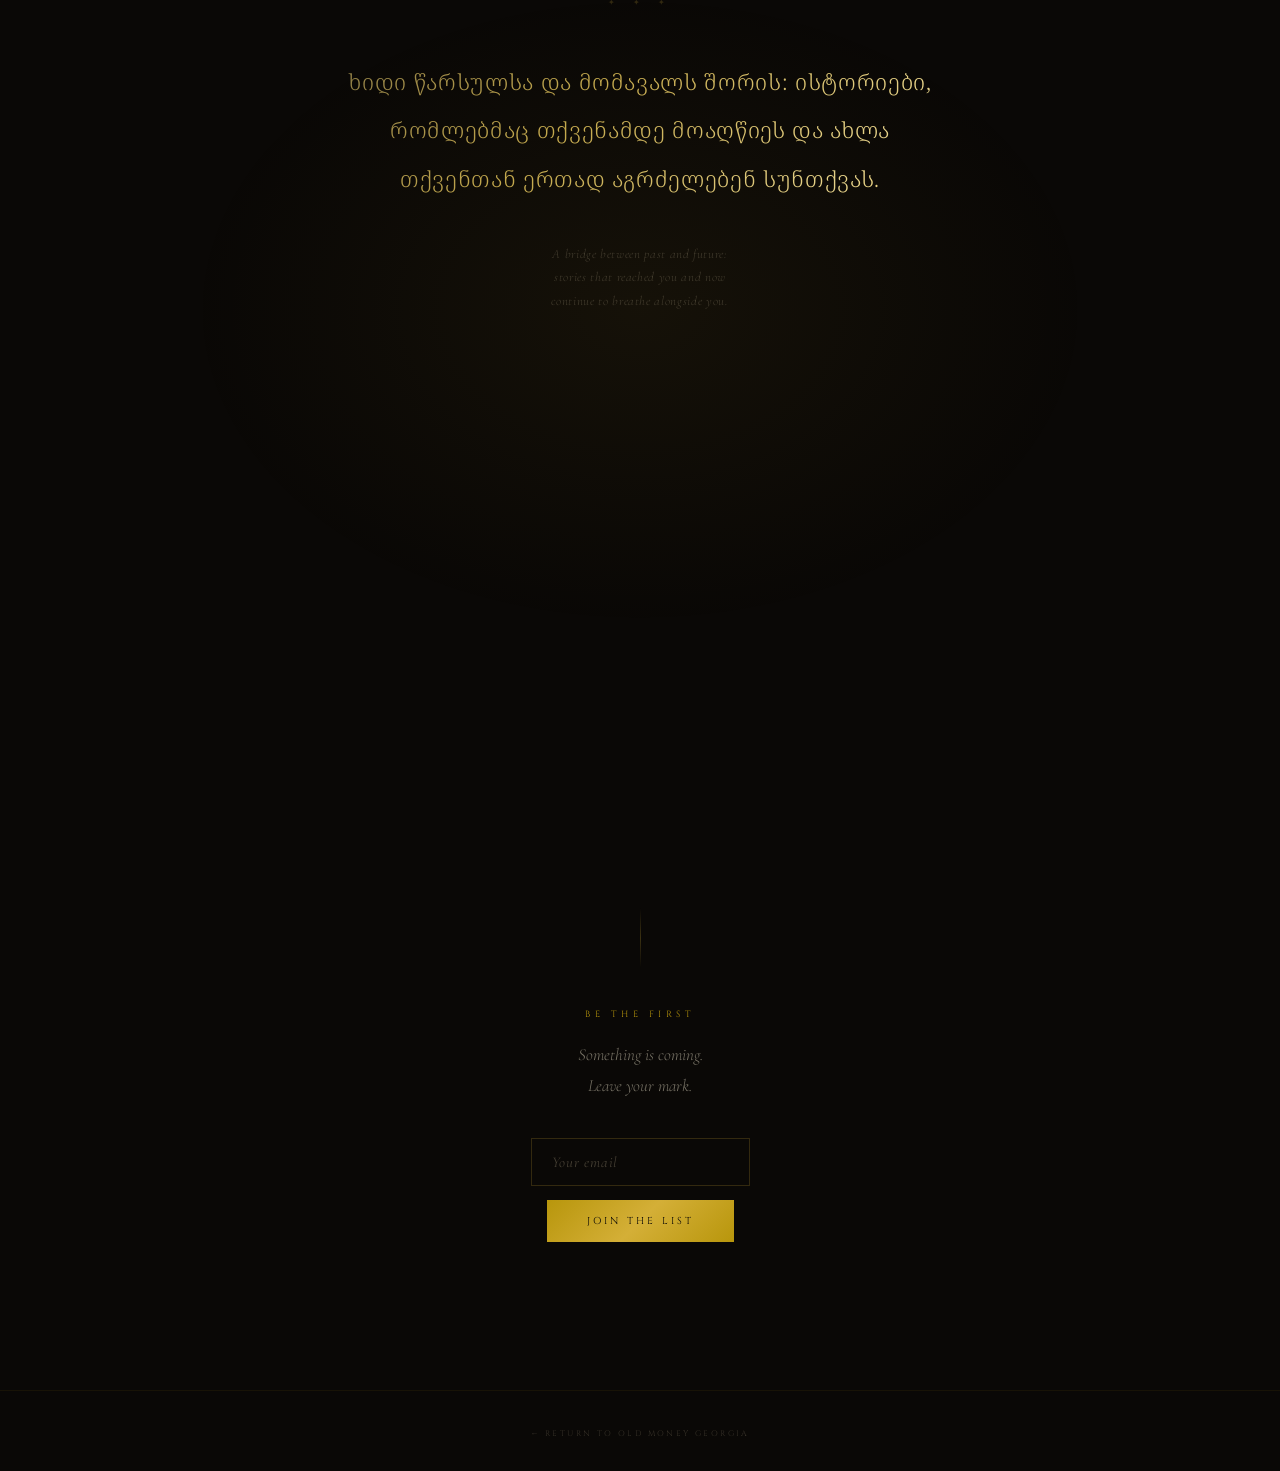
==== commit 439d6d38: "Update about.html" ====
--- a/about.html
+++ b/about.html
@@ -1,4 +1,5 @@
 <!DOCTYPE html>
+
 <html lang="ka">
 <head>
 <meta charset="UTF-8">
@@ -139,7 +140,7 @@
 }
 
 .story-block::before {
-content: '';
+content: ‘’;
 position: absolute;
 left: 50%;
 top: 0;
@@ -359,7 +360,7 @@
 }
 
 .signup-btn::after {
-content: '';
+content: ‘’;
 position: absolute;
 top: 0; left: -100%;
 width: 60%; height: 100%;
@@ -447,9 +448,10 @@
 .bl { bottom: 16px; left: 16px; transform: scaleY(-1); }
 .br { bottom: 16px; right: 16px; transform: scale(-1); }
 </style>
+
 </head>
 <body>
-<canvas id="meshCanvas" style="position:fixed;top:0;left:0;width:100%;height:100%;pointer-events:none;z-index:1;opacity:0;transition:opacity 1.5s ease;"></canvas>
+<canvas id="meshCanvas" style="position:fixed;top:0;left:0;width:100%;height:100%;pointer-events:none;z-index:1;"></canvas>
 
 <div class="progress-bar" id="progress"></div>
 <div class="particles" id="particles"></div>
@@ -734,11 +736,13 @@
 
   audio.volume = 0;
 
+  // Восстановить позицию из другой страницы
   var savedTime = parseFloat(sessionStorage.getItem('omMusicTime') || '0');
   if (savedTime > 0) {
     audio.currentTime = savedTime;
   }
 
+  // Сохранять позицию каждую секунду
   setInterval(function() {
     if (playing) {
       sessionStorage.setItem('omMusicTime', audio.currentTime);
@@ -795,6 +799,7 @@
     localStorage.setItem('omMusic', 'off');
   }
 
+  // Кнопка toggle
   btn.addEventListener('click', function() {
     if (!playing) {
       startPlaying();
@@ -802,56 +807,58 @@
       stopPlaying();
     }
   });
+
+  // Автостарт после splash (3 сек) при первом визите,
+  // или сразу если уже был включён на другой странице
+  var musicPref = localStorage.getItem('omMusic');
+
+    // Музыка только по кнопке
+
 })();
 </script>
-<!-- ═══ Page Transitions (исправлено) ═══ -->
-<div id="pageFade" style="position:fixed;inset:0;background:#0a0806;z-index:99999;pointer-events:none;opacity:1;transition:opacity 0.6s ease;"></div>
+<!-- ═══ Page Transitions ═══ -->
+<div id="pageFade" style="
+  position: fixed;
+  inset: 0;
+  background: #0a0806;
+  z-index: 99999;
+  pointer-events: none;
+  opacity: 0;
+  transition: opacity 0.6s ease;
+"></div>
 
 <script>
 (function() {
+  // Fade in при загрузке
   var fade = document.getElementById('pageFade');
-  var navigating = false;
-
-  function reveal() {
-    navigating = false;
-    fade.style.opacity = '0';
-    var c = document.getElementById('meshCanvas');
-    if (c) c.style.opacity = '1';
-  }
-
-  // Снять чёрную штору как можно раньше (не ждём музыку/картинки)
-  if (document.readyState === 'loading') {
-    document.addEventListener('DOMContentLoaded', function() { setTimeout(reveal, 50); });
-  } else {
-    setTimeout(reveal, 50);
-  }
-
-  // Возврат «назад/вперёд» из кэша Safari — всегда сбрасываем штору и блокировку
-  window.addEventListener('pageshow', function(e) {
-    if (e.persisted) reveal();
+  fade.style.opacity = '1';
+  window.addEventListener('load', function() {
+    setTimeout(function() {
+      fade.style.opacity = '0';
+    }, 100);
   });
 
-  // Плавное затемнение перед переходом по внутренней ссылке
+  // Fade out при клике на ссылку
   document.addEventListener('click', function(e) {
     var link = e.target.closest('a');
     if (!link) return;
     var href = link.getAttribute('href');
     if (!href) return;
-    if (href.charAt(0) === '#' || href.indexOf('mailto:') === 0 || href.indexOf('tel:') === 0 || link.getAttribute('target') === '_blank') return;
-    // внешние ссылки (Instagram и т.п.) — обычный переход, без затемнения
-    if (/^https?:\/\//i.test(href) && href.indexOf('oldmoney.ge') === -1) return;
-    if (navigating) return;
+    // Только локальные ссылки (не instagram, не mailto)
+    if (href.startsWith('http') || href.startsWith('mailto') || href.startsWith('#') || link.getAttribute('target') === '_blank') return;
 
     e.preventDefault();
-    navigating = true;
     fade.style.opacity = '1';
-    setTimeout(function() { window.location.href = href; }, 500);
+    setTimeout(function() {
+      window.location.href = href;
+    }, 600);
   });
 })();
 </script>
 <!-- ═══ Parallax Scroll ═══ -->
 <script>
 (function() {
+  // Добавляем parallax к секциям
   var items = [
     { sel: '.philosophy .section-label', speed: 0.08 },
     { sel: '.philosophy .section-text', speed: 0.05 },
@@ -871,10 +878,12 @@
   });
 
   function update() {
+    var scrollY = window.pageYOffset;
     var winH = window.innerHeight;
     for (var i = 0; i < elements.length; i++) {
       var obj = elements[i];
       var rect = obj.el.getBoundingClientRect();
+      // Только если элемент видим
       if (rect.top < winH && rect.bottom > 0) {
         var center = rect.top + rect.height / 2;
         var offset = (center - winH / 2) * obj.speed;
@@ -888,5 +897,6 @@
 })();
 </script>
 
+
 </body>
 </html>
